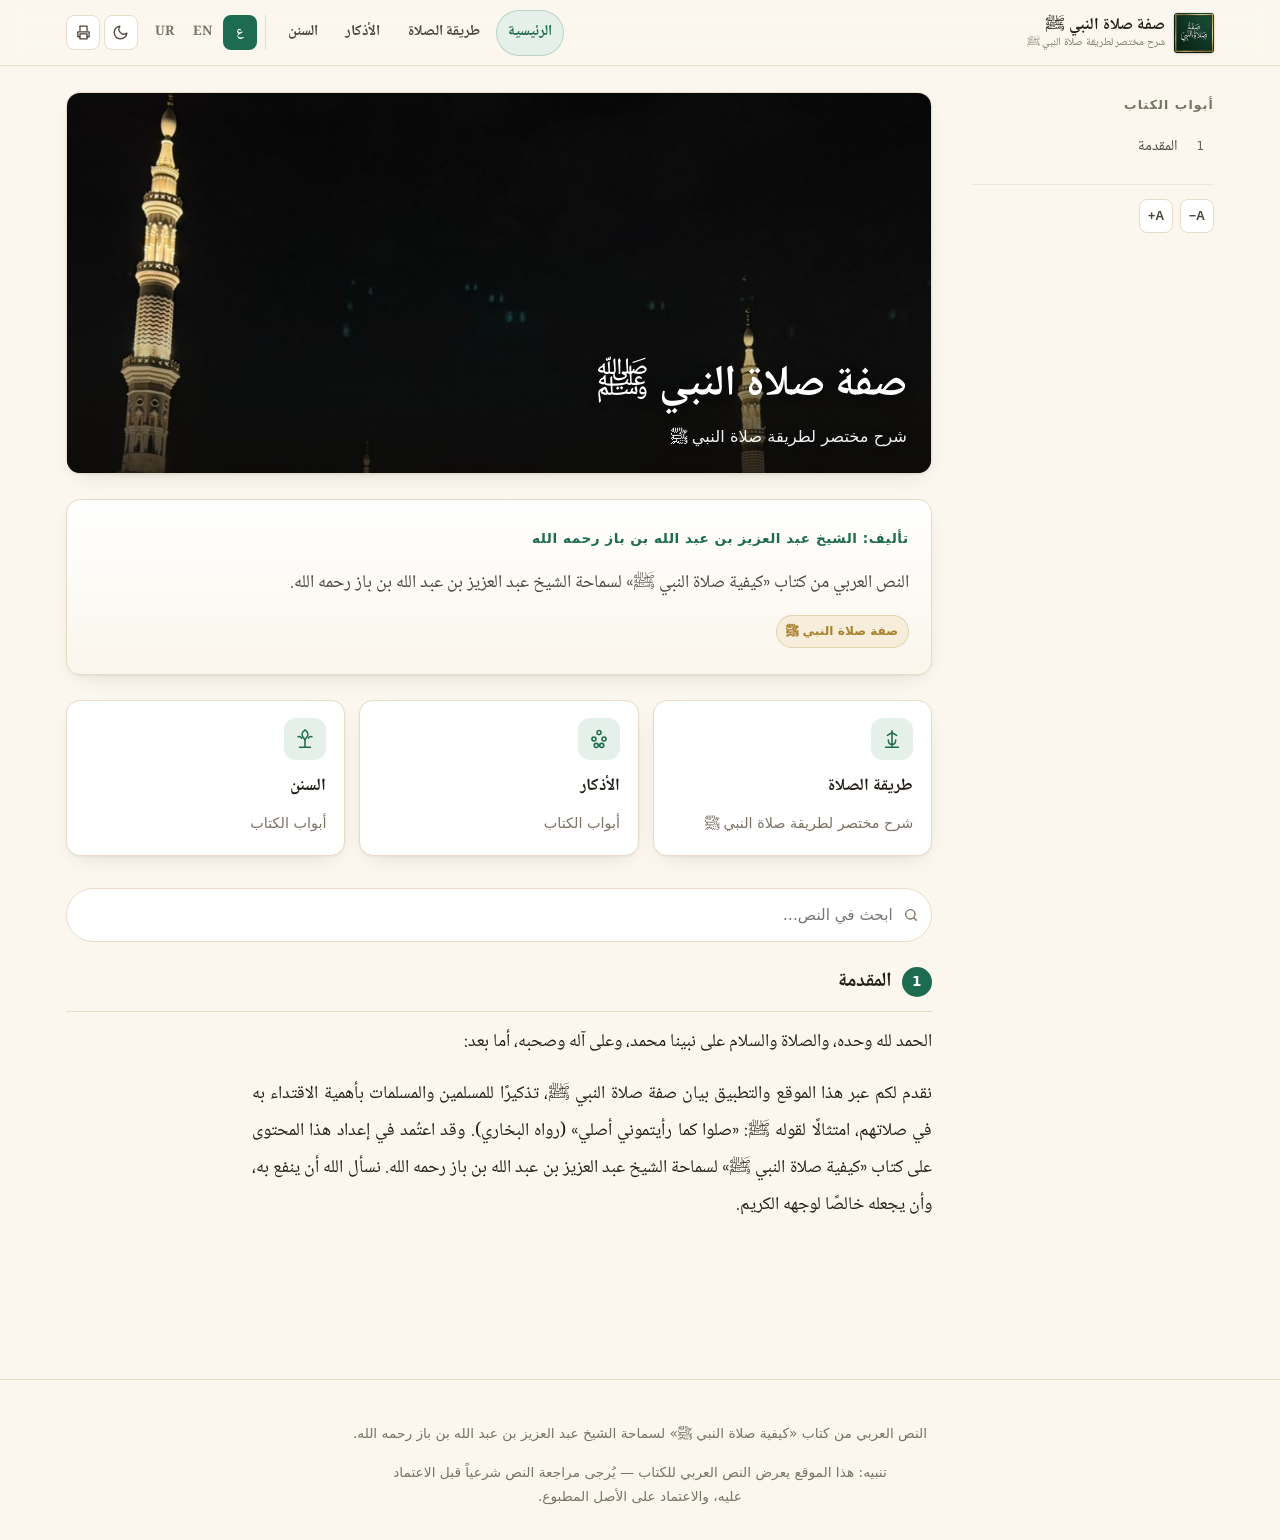
==== ar/index.html @ fb2a4b38 "Format istiftah formulas as points and add imam reminder (v2.0.0)" ====
<!DOCTYPE html>
<html lang="ar" dir="rtl" data-theme="light">
<head>
<meta charset="utf-8">
<meta name="viewport" content="width=device-width, initial-scale=1, viewport-fit=cover">
<meta name="color-scheme" content="light dark">
<title>صفة صلاة النبي ﷺ — مقدمة الكتاب</title>
<meta name="description" content="شرح مختصر لطريقة صلاة النبي ﷺ">
<link rel="canonical" href="https://anwar8900.github.io/sifat-salah-al-nabi/ar/">
<link rel="alternate" hreflang="ar" href="https://anwar8900.github.io/sifat-salah-al-nabi/ar/">
<link rel="alternate" hreflang="x-default" href="https://anwar8900.github.io/sifat-salah-al-nabi/">
<script>
(function(){try{var t=localStorage.getItem("salat.theme");if(t!=="dark"&&t!=="light"){t=(window.matchMedia&&window.matchMedia("(prefers-color-scheme: dark)").matches)?"dark":"light";}document.documentElement.setAttribute("data-theme",t);var s=parseFloat(localStorage.getItem("salat.scale"));if(s>=0.85&&s<=1.35)document.documentElement.style.setProperty("--scale",s);}catch(e){}})();
</script>
<link rel="stylesheet" href="../assets/css/fonts.css?v=2.0.0">
<link rel="stylesheet" href="../assets/css/style.css?v=2.0.0">
<link rel="manifest" href="../manifest.webmanifest">
<link rel="apple-touch-icon" sizes="180x180" href="../assets/img/apple-touch-icon.png">
<meta name="theme-color" content="#1D6B50">
<link rel="icon" type="image/png" sizes="32x32" href="../assets/img/icon-32.png">
<link rel="icon" type="image/png" sizes="192x192" href="../assets/img/icon-192.png">
</head>
<body data-msg-up="تكبير الخط" data-msg-down="تصغير الخط">
<a class="skip-link" href="#main">تخطَّ إلى المحتوى</a>
<header class="site-header">
  <div class="header-inner">
    <a class="brand" href="index.html"><span class="mark"><img src="../assets/img/logo-header.png" alt="" width="40" height="40" decoding="async"></span><span>صفة صلاة النبي ﷺ<small>شرح مختصر لطريقة صلاة النبي ﷺ</small></span></a>
    <nav class="nav" aria-label="التنقل الرئيسي">
      <a class="nav-link" href="index.html" aria-current="page">الرئيسية</a><a class="nav-link" href="salah.html">طريقة الصلاة</a><a class="nav-link" href="adhkar.html">الأذكار</a><a class="nav-link" href="sunan.html">السنن</a>
      <div class="lang-switch" role="group" aria-label="اللغة"><a href="../ar/index.html" data-lang="ar" aria-current="page">ع</a><a href="#" class="lang-soon" data-soon="سوف يتم في مرحلة قادمة" aria-disabled="true" title="سوف يتم في مرحلة قادمة">EN</a><a href="#" class="lang-soon" data-soon="سوف يتم في مرحلة قادمة" aria-disabled="true" title="سوف يتم في مرحلة قادمة">UR</a></div>
      <div class="tools">
        <button class="icon-btn" data-theme-toggle data-label-dark="الوضع الليلي" data-label-light="الوضع الفاتح" aria-label="الوضع الليلي"><svg viewBox="0 0 24 24" fill="none" stroke="currentColor" stroke-width="1.8" stroke-linecap="round" stroke-linejoin="round"><path d="M21 12.8A9 9 0 1 1 11.2 3a7 7 0 0 0 9.8 9.8z"/></svg></button>
        <button class="icon-btn" data-print aria-label="طباعة" title="طباعة"><svg viewBox="0 0 24 24" fill="none" stroke="currentColor" stroke-width="1.8" stroke-linecap="round" stroke-linejoin="round"><path d="M7 9V3h10v6"/><path d="M7 18H4v-7h16v7h-3"/><path d="M7 14h10v7H7z"/></svg></button>
      </div>
    </nav>
  </div>
</header>

<div class="layout">
  <aside class="side" aria-label="أبواب الكتاب">
    <h2>أبواب الكتاب</h2>
    <ol><li><a href="#intro"><span class="n">1</span><span>المقدمة</span></a></li></ol>
    <div class="side-tools">
      <button class="icon-btn" data-scale-down aria-label="تصغير الخط (A−)" title="تصغير الخط"><span class="lbl">A−</span></button>
      <button class="icon-btn" data-scale-up aria-label="تكبير الخط (A+)" title="تكبير الخط"><span class="lbl">A+</span></button>
    </div>
  </aside>

  <main id="main" tabindex="-1">
    <div class="banner">
  <img src="../assets/img/masjid-night.jpg" alt="المسجد النبوي الشريف ليلاً" width="1179" height="2321" fetchpriority="high" decoding="async">
  <div class="cap"><h1>صفة صلاة النبي ﷺ</h1><p>شرح مختصر لطريقة صلاة النبي ﷺ</p></div>
</div>
<header class="hero">
  <p class="eyebrow">تأليف: الشيخ عبد العزيز بن عبد الله بن باز رحمه الله</p>
  <p>النص العربي من كتاب «كيفية صلاة النبي ﷺ» لسماحة الشيخ عبد العزيز بن عبد الله بن باز رحمه الله.</p>
  <div class="meta"><span class="tag">صفة صلاة النبي ﷺ</span></div>
</header>
<div class="card-grid">
  <a class="card" href="salah.html"><span class="ic"><svg viewBox="0 0 24 24" fill="none" stroke="currentColor" stroke-width="1.7" stroke-linecap="round" stroke-linejoin="round"><path d="M12 3v18M7 8l5-3 5 3M8 13c0 3 1.6 5 4 5s4-2 4-5"/><path d="M5 21h14"/></svg></span><h3>طريقة الصلاة</h3><p>شرح مختصر لطريقة صلاة النبي ﷺ</p></a>
  <a class="card" href="adhkar.html"><span class="ic"><svg viewBox="0 0 24 24" fill="none" stroke="currentColor" stroke-width="1.7" stroke-linecap="round"><circle cx="12" cy="5" r="2.2"/><circle cx="6.5" cy="12" r="2.2"/><circle cx="17.5" cy="12" r="2.2"/><circle cx="9" cy="19" r="2.2"/><circle cx="15" cy="19" r="2.2"/></svg></span><h3>الأذكار</h3><p>أبواب الكتاب</p></a>
  <a class="card" href="sunan.html"><span class="ic"><svg viewBox="0 0 24 24" fill="none" stroke="currentColor" stroke-width="1.7" stroke-linecap="round" stroke-linejoin="round"><path d="M12 2c2.2 1.6 3.2 3.3 3.2 5.3S13.6 11 12 12.6C10.4 11 8.8 9.7 8.8 7.3S9.8 3.6 12 2z"/><path d="M12 12.6V21M6 21h12"/><path d="M4.5 9.5c1.6-.4 3 .2 3.8 1.6M19.5 9.5c-1.6-.4-3 .2-3.8 1.6"/></svg></span><h3>السنن</h3><p>أبواب الكتاب</p></a>
</div>
    <div class="search-box">
      <span><svg viewBox="0 0 24 24" fill="none" stroke="currentColor" stroke-width="2" stroke-linecap="round"><circle cx="11" cy="11" r="7"/><path d="m20 20-3.5-3.5"/></svg></span>
      <input id="q" type="search" placeholder="ابحث في النص…" aria-label="ابحث في النص…">
    </div>
    <p id="results-head" class="ref" role="status" aria-live="polite" data-hits-one="نتيجة" data-hits-many="نتائج" data-none="لا توجد نتائج"></p>
    <section class="chapter" id="intro"><h2><span class="step">1</span><span>المقدمة</span></h2><div class="prose"><p>الحمد لله وحده، والصلاة والسلام على نبينا محمد، وعلى آله وصحبه، أما بعد:</p><p>نقدم لكم عبر هذا الموقع والتطبيق بيان صفة صلاة النبي ﷺ، تذكيرًا للمسلمين والمسلمات بأهمية الاقتداء به في صلاتهم، امتثالًا لقوله ﷺ: «صلوا كما رأيتموني أصلي» (رواه البخاري). وقد اعتُمد في إعداد هذا المحتوى على كتاب «كيفية صلاة النبي ﷺ» لسماحة الشيخ عبد العزيز بن عبد الله بن باز رحمه الله. نسأل الله أن ينفع به، وأن يجعله خالصًا لوجهه الكريم.</p></div></section>
  </main>
</div>

<div class="backdrop" id="backdrop"></div>
<div class="mobile-index" id="mobile-index" aria-label="فهرس الأبواب">
  <div class="drawer-head">
    <h2 id="drawer-title">فهرس الأبواب</h2>
    <button class="icon-btn" data-drawer-close aria-label="إغلاق" title="إغلاق"><svg viewBox="0 0 24 24" fill="none" stroke="currentColor" stroke-width="2" stroke-linecap="round"><path d="M6 6l12 12M18 6L6 18"/></svg></button>
  </div>
  <ol><li><a href="#intro"><span class="n">1</span><span>المقدمة</span></a></li></ol>
  <div class="side-tools">
    <button class="icon-btn" data-scale-down aria-label="تصغير الخط (A−)" title="تصغير الخط"><span class="lbl">A−</span></button>
    <button class="icon-btn" data-scale-up aria-label="تكبير الخط (A+)" title="تكبير الخط"><span class="lbl">A+</span></button>
    <button class="icon-btn" data-print aria-label="طباعة" title="طباعة"><svg viewBox="0 0 24 24" fill="none" stroke="currentColor" stroke-width="1.8" stroke-linecap="round" stroke-linejoin="round"><path d="M7 9V3h10v6"/><path d="M7 18H4v-7h16v7h-3"/><path d="M7 14h10v7H7z"/></svg></button>
  </div>
</div>

<nav class="mobile-bar" aria-label="التنقل الرئيسي">
  <a href="index.html" aria-current="page"><svg viewBox="0 0 24 24" fill="none" stroke="currentColor" stroke-width="1.8" stroke-linecap="round" stroke-linejoin="round"><path d="M3 10.5 12 3l9 7.5"/><path d="M5.5 9.5V20h13V9.5"/><path d="M9.5 20v-6h5v6"/></svg><span>الرئيسية</span></a>
  <a href="salah.html" ><svg viewBox="0 0 24 24" fill="none" stroke="currentColor" stroke-width="1.7" stroke-linecap="round" stroke-linejoin="round"><path d="M12 3v18M7 8l5-3 5 3M8 13c0 3 1.6 5 4 5s4-2 4-5"/><path d="M5 21h14"/></svg><span>طريقة الصلاة</span></a>
  <a href="adhkar.html" ><svg viewBox="0 0 24 24" fill="none" stroke="currentColor" stroke-width="1.7" stroke-linecap="round"><circle cx="12" cy="5" r="2.2"/><circle cx="6.5" cy="12" r="2.2"/><circle cx="17.5" cy="12" r="2.2"/><circle cx="9" cy="19" r="2.2"/><circle cx="15" cy="19" r="2.2"/></svg><span>الأذكار</span></a>
  <a href="sunan.html" ><svg viewBox="0 0 24 24" fill="none" stroke="currentColor" stroke-width="1.7" stroke-linecap="round" stroke-linejoin="round"><path d="M12 2c2.2 1.6 3.2 3.3 3.2 5.3S13.6 11 12 12.6C10.4 11 8.8 9.7 8.8 7.3S9.8 3.6 12 2z"/><path d="M12 12.6V21M6 21h12"/><path d="M4.5 9.5c1.6-.4 3 .2 3.8 1.6M19.5 9.5c-1.6-.4-3 .2-3.8 1.6"/></svg><span>السنن</span></a>
  <button class="icon-btn" data-drawer-toggle aria-label="أبواب الكتاب" aria-expanded="false" aria-controls="mobile-index" style="border:0;background:transparent"><svg viewBox="0 0 24 24" fill="none" stroke="currentColor" stroke-width="2" stroke-linecap="round"><path d="M4 6h16M4 12h16M4 18h16"/></svg></button>
</nav>

<footer class="site-footer">
  <p>النص العربي من كتاب «كيفية صلاة النبي ﷺ» لسماحة الشيخ عبد العزيز بن عبد الله بن باز رحمه الله.</p>
  <p class="disclaimer">تنبيه: هذا الموقع يعرض النص العربي للكتاب — يُرجى مراجعة النص شرعياً قبل الاعتماد عليه، والاعتماد على الأصل المطبوع.</p>
</footer>

<div class="toast" id="toast" role="status" aria-live="polite"></div>
<script src="../assets/js/app.js?v=2.0.0"></script>
<script>
if ("serviceWorker" in navigator) {
  window.addEventListener("load", function () {
    navigator.serviceWorker.register("../sw.js").catch(function () {});
  });
}
</script>
</body>
</html>
---- assets/css/fonts.css ----
/* Self-hosted fonts (Google Fonts, OFL). Amiri, Noto Nastaliq Urdu, Source Serif 4 */
/* arabic */
@font-face {
  font-family: 'Amiri';
  font-style: normal;
  font-weight: 400;
  font-display: swap;
  src: url(../fonts/f1.woff2) format('woff2');
  unicode-range: U+0600-06FF, U+0750-077F, U+0870-0891, U+0897-08E1, U+08E3-08FF, U+200C-200E, U+2010-2011, U+204F, U+2E41, U+FB50-FDFF, U+FE70-FE74, U+FE76-FEFC, U+102E0-102FB, U+10E60-10E7E, U+10EC2-10EC7, U+10EC9-10EEE, U+10EF0-10EFF, U+1EE00-1EE03, U+1EE05-1EE1F, U+1EE21-1EE22, U+1EE24, U+1EE27, U+1EE29-1EE32, U+1EE34-1EE37, U+1EE39, U+1EE3B, U+1EE42, U+1EE47, U+1EE49, U+1EE4B, U+1EE4D-1EE4F, U+1EE51-1EE52, U+1EE54, U+1EE57, U+1EE59, U+1EE5B, U+1EE5D, U+1EE5F, U+1EE61-1EE62, U+1EE64, U+1EE67-1EE6A, U+1EE6C-1EE72, U+1EE74-1EE77, U+1EE79-1EE7C, U+1EE7E, U+1EE80-1EE89, U+1EE8B-1EE9B, U+1EEA1-1EEA3, U+1EEA5-1EEA9, U+1EEAB-1EEBB, U+1EEF0-1EEF1;
}
/* latin-ext */
@font-face {
  font-family: 'Amiri';
  font-style: normal;
  font-weight: 400;
  font-display: swap;
  src: url(../fonts/f2.woff2) format('woff2');
  unicode-range: U+0100-02BA, U+02BD-02C5, U+02C7-02CC, U+02CE-02D7, U+02DD-02FF, U+0304, U+0308, U+0329, U+1D00-1DBF, U+1E00-1E9F, U+1EF2-1EFF, U+2020, U+20A0-20AB, U+20AD-20C4, U+2113, U+2C60-2C7F, U+A720-A7FF;
}
/* latin */
@font-face {
  font-family: 'Amiri';
  font-style: normal;
  font-weight: 400;
  font-display: swap;
  src: url(../fonts/f3.woff2) format('woff2');
  unicode-range: U+0000-00FF, U+0131, U+0152-0153, U+02BB-02BC, U+02C6, U+02DA, U+02DC, U+0304, U+0308, U+0329, U+2000-206F, U+20AC, U+2122, U+2191, U+2193, U+2212, U+2215, U+FEFF, U+FFFD;
}
/* arabic */
@font-face {
  font-family: 'Amiri';
  font-style: normal;
  font-weight: 700;
  font-display: swap;
  src: url(../fonts/f4.woff2) format('woff2');
  unicode-range: U+0600-06FF, U+0750-077F, U+0870-0891, U+0897-08E1, U+08E3-08FF, U+200C-200E, U+2010-2011, U+204F, U+2E41, U+FB50-FDFF, U+FE70-FE74, U+FE76-FEFC, U+102E0-102FB, U+10E60-10E7E, U+10EC2-10EC7, U+10EC9-10EEE, U+10EF0-10EFF, U+1EE00-1EE03, U+1EE05-1EE1F, U+1EE21-1EE22, U+1EE24, U+1EE27, U+1EE29-1EE32, U+1EE34-1EE37, U+1EE39, U+1EE3B, U+1EE42, U+1EE47, U+1EE49, U+1EE4B, U+1EE4D-1EE4F, U+1EE51-1EE52, U+1EE54, U+1EE57, U+1EE59, U+1EE5B, U+1EE5D, U+1EE5F, U+1EE61-1EE62, U+1EE64, U+1EE67-1EE6A, U+1EE6C-1EE72, U+1EE74-1EE77, U+1EE79-1EE7C, U+1EE7E, U+1EE80-1EE89, U+1EE8B-1EE9B, U+1EEA1-1EEA3, U+1EEA5-1EEA9, U+1EEAB-1EEBB, U+1EEF0-1EEF1;
}
/* latin-ext */
@font-face {
  font-family: 'Amiri';
  font-style: normal;
  font-weight: 700;
  font-display: swap;
  src: url(../fonts/f5.woff2) format('woff2');
  unicode-range: U+0100-02BA, U+02BD-02C5, U+02C7-02CC, U+02CE-02D7, U+02DD-02FF, U+0304, U+0308, U+0329, U+1D00-1DBF, U+1E00-1E9F, U+1EF2-1EFF, U+2020, U+20A0-20AB, U+20AD-20C4, U+2113, U+2C60-2C7F, U+A720-A7FF;
}
/* latin */
@font-face {
  font-family: 'Amiri';
  font-style: normal;
  font-weight: 700;
  font-display: swap;
  src: url(../fonts/f6.woff2) format('woff2');
  unicode-range: U+0000-00FF, U+0131, U+0152-0153, U+02BB-02BC, U+02C6, U+02DA, U+02DC, U+0304, U+0308, U+0329, U+2000-206F, U+20AC, U+2122, U+2191, U+2193, U+2212, U+2215, U+FEFF, U+FFFD;
}
/* arabic */
@font-face {
  font-family: 'Noto Nastaliq Urdu';
  font-style: normal;
  font-weight: 400;
  font-display: swap;
  src: url(../fonts/f7.woff2) format('woff2');
  unicode-range: U+0600-06FF, U+0750-077F, U+0870-0891, U+0897-08E1, U+08E3-08FF, U+200C-200E, U+2010-2011, U+204F, U+2E41, U+FB50-FDFF, U+FE70-FE74, U+FE76-FEFC, U+102E0-102FB, U+10E60-10E7E, U+10EC2-10EC7, U+10EC9-10EEE, U+10EF0-10EFF, U+1EE00-1EE03, U+1EE05-1EE1F, U+1EE21-1EE22, U+1EE24, U+1EE27, U+1EE29-1EE32, U+1EE34-1EE37, U+1EE39, U+1EE3B, U+1EE42, U+1EE47, U+1EE49, U+1EE4B, U+1EE4D-1EE4F, U+1EE51-1EE52, U+1EE54, U+1EE57, U+1EE59, U+1EE5B, U+1EE5D, U+1EE5F, U+1EE61-1EE62, U+1EE64, U+1EE67-1EE6A, U+1EE6C-1EE72, U+1EE74-1EE77, U+1EE79-1EE7C, U+1EE7E, U+1EE80-1EE89, U+1EE8B-1EE9B, U+1EEA1-1EEA3, U+1EEA5-1EEA9, U+1EEAB-1EEBB, U+1EEF0-1EEF1;
}
/* latin-ext */
@font-face {
  font-family: 'Noto Nastaliq Urdu';
  font-style: normal;
  font-weight: 400;
  font-display: swap;
  src: url(../fonts/f8.woff2) format('woff2');
  unicode-range: U+0100-02BA, U+02BD-02C5, U+02C7-02CC, U+02CE-02D7, U+02DD-02FF, U+0304, U+0308, U+0329, U+1D00-1DBF, U+1E00-1E9F, U+1EF2-1EFF, U+2020, U+20A0-20AB, U+20AD-20C4, U+2113, U+2C60-2C7F, U+A720-A7FF;
}
/* latin */
@font-face {
  font-family: 'Noto Nastaliq Urdu';
  font-style: normal;
  font-weight: 400;
  font-display: swap;
  src: url(../fonts/f9.woff2) format('woff2');
  unicode-range: U+0000-00FF, U+0131, U+0152-0153, U+02BB-02BC, U+02C6, U+02DA, U+02DC, U+0304, U+0308, U+0329, U+2000-206F, U+20AC, U+2122, U+2191, U+2193, U+2212, U+2215, U+FEFF, U+FFFD;
}
/* arabic */
@font-face {
  font-family: 'Noto Nastaliq Urdu';
  font-style: normal;
  font-weight: 700;
  font-display: swap;
  src: url(../fonts/f7.woff2) format('woff2');
  unicode-range: U+0600-06FF, U+0750-077F, U+0870-0891, U+0897-08E1, U+08E3-08FF, U+200C-200E, U+2010-2011, U+204F, U+2E41, U+FB50-FDFF, U+FE70-FE74, U+FE76-FEFC, U+102E0-102FB, U+10E60-10E7E, U+10EC2-10EC7, U+10EC9-10EEE, U+10EF0-10EFF, U+1EE00-1EE03, U+1EE05-1EE1F, U+1EE21-1EE22, U+1EE24, U+1EE27, U+1EE29-1EE32, U+1EE34-1EE37, U+1EE39, U+1EE3B, U+1EE42, U+1EE47, U+1EE49, U+1EE4B, U+1EE4D-1EE4F, U+1EE51-1EE52, U+1EE54, U+1EE57, U+1EE59, U+1EE5B, U+1EE5D, U+1EE5F, U+1EE61-1EE62, U+1EE64, U+1EE67-1EE6A, U+1EE6C-1EE72, U+1EE74-1EE77, U+1EE79-1EE7C, U+1EE7E, U+1EE80-1EE89, U+1EE8B-1EE9B, U+1EEA1-1EEA3, U+1EEA5-1EEA9, U+1EEAB-1EEBB, U+1EEF0-1EEF1;
}
/* latin-ext */
@font-face {
  font-family: 'Noto Nastaliq Urdu';
  font-style: normal;
  font-weight: 700;
  font-display: swap;
  src: url(../fonts/f8.woff2) format('woff2');
  unicode-range: U+0100-02BA, U+02BD-02C5, U+02C7-02CC, U+02CE-02D7, U+02DD-02FF, U+0304, U+0308, U+0329, U+1D00-1DBF, U+1E00-1E9F, U+1EF2-1EFF, U+2020, U+20A0-20AB, U+20AD-20C4, U+2113, U+2C60-2C7F, U+A720-A7FF;
}
/* latin */
@font-face {
  font-family: 'Noto Nastaliq Urdu';
  font-style: normal;
  font-weight: 700;
  font-display: swap;
  src: url(../fonts/f9.woff2) format('woff2');
  unicode-range: U+0000-00FF, U+0131, U+0152-0153, U+02BB-02BC, U+02C6, U+02DA, U+02DC, U+0304, U+0308, U+0329, U+2000-206F, U+20AC, U+2122, U+2191, U+2193, U+2212, U+2215, U+FEFF, U+FFFD;
}
/* cyrillic-ext */
@font-face {
  font-family: 'Source Serif 4';
  font-style: normal;
  font-weight: 400;
  font-display: swap;
  src: url(../fonts/f13.woff2) format('woff2');
  unicode-range: U+0460-052F, U+1C80-1C8A, U+20B4, U+2DE0-2DFF, U+A640-A69F, U+FE2E-FE2F;
}
/* cyrillic */
@font-face {
  font-family: 'Source Serif 4';
  font-style: normal;
  font-weight: 400;
  font-display: swap;
  src: url(../fonts/f14.woff2) format('woff2');
  unicode-range: U+0301, U+0400-045F, U+0490-0491, U+04B0-04B1, U+2116;
}
/* greek */
@font-face {
  font-family: 'Source Serif 4';
  font-style: normal;
  font-weight: 400;
  font-display: swap;
  src: url(../fonts/f15.woff2) format('woff2');
  unicode-range: U+0370-0377, U+037A-037F, U+0384-038A, U+038C, U+038E-03A1, U+03A3-03FF;
}
/* vietnamese */
@font-face {
  font-family: 'Source Serif 4';
  font-style: normal;
  font-weight: 400;
  font-display: swap;
  src: url(../fonts/f16.woff2) format('woff2');
  unicode-range: U+0102-0103, U+0110-0111, U+0128-0129, U+0168-0169, U+01A0-01A1, U+01AF-01B0, U+0300-0301, U+0303-0304, U+0308-0309, U+0323, U+0329, U+1EA0-1EF9, U+20AB;
}
/* latin-ext */
@font-face {
  font-family: 'Source Serif 4';
  font-style: normal;
  font-weight: 400;
  font-display: swap;
  src: url(../fonts/f17.woff2) format('woff2');
  unicode-range: U+0100-02BA, U+02BD-02C5, U+02C7-02CC, U+02CE-02D7, U+02DD-02FF, U+0304, U+0308, U+0329, U+1D00-1DBF, U+1E00-1E9F, U+1EF2-1EFF, U+2020, U+20A0-20AB, U+20AD-20C4, U+2113, U+2C60-2C7F, U+A720-A7FF;
}
/* latin */
@font-face {
  font-family: 'Source Serif 4';
  font-style: normal;
  font-weight: 400;
  font-display: swap;
  src: url(../fonts/f18.woff2) format('woff2');
  unicode-range: U+0000-00FF, U+0131, U+0152-0153, U+02BB-02BC, U+02C6, U+02DA, U+02DC, U+0304, U+0308, U+0329, U+2000-206F, U+20AC, U+2122, U+2191, U+2193, U+2212, U+2215, U+FEFF, U+FFFD;
}
/* cyrillic-ext */
@font-face {
  font-family: 'Source Serif 4';
  font-style: normal;
  font-weight: 600;
  font-display: swap;
  src: url(../fonts/f13.woff2) format('woff2');
  unicode-range: U+0460-052F, U+1C80-1C8A, U+20B4, U+2DE0-2DFF, U+A640-A69F, U+FE2E-FE2F;
}
/* cyrillic */
@font-face {
  font-family: 'Source Serif 4';
  font-style: normal;
  font-weight: 600;
  font-display: swap;
  src: url(../fonts/f14.woff2) format('woff2');
  unicode-range: U+0301, U+0400-045F, U+0490-0491, U+04B0-04B1, U+2116;
}
/* greek */
@font-face {
  font-family: 'Source Serif 4';
  font-style: normal;
  font-weight: 600;
  font-display: swap;
  src: url(../fonts/f15.woff2) format('woff2');
  unicode-range: U+0370-0377, U+037A-037F, U+0384-038A, U+038C, U+038E-03A1, U+03A3-03FF;
}
/* vietnamese */
@font-face {
  font-family: 'Source Serif 4';
  font-style: normal;
  font-weight: 600;
  font-display: swap;
  src: url(../fonts/f16.woff2) format('woff2');
  unicode-range: U+0102-0103, U+0110-0111, U+0128-0129, U+0168-0169, U+01A0-01A1, U+01AF-01B0, U+0300-0301, U+0303-0304, U+0308-0309, U+0323, U+0329, U+1EA0-1EF9, U+20AB;
}
/* latin-ext */
@font-face {
  font-family: 'Source Serif 4';
  font-style: normal;
  font-weight: 600;
  font-display: swap;
  src: url(../fonts/f17.woff2) format('woff2');
  unicode-range: U+0100-02BA, U+02BD-02C5, U+02C7-02CC, U+02CE-02D7, U+02DD-02FF, U+0304, U+0308, U+0329, U+1D00-1DBF, U+1E00-1E9F, U+1EF2-1EFF, U+2020, U+20A0-20AB, U+20AD-20C4, U+2113, U+2C60-2C7F, U+A720-A7FF;
}
/* latin */
@font-face {
  font-family: 'Source Serif 4';
  font-style: normal;
  font-weight: 600;
  font-display: swap;
  src: url(../fonts/f18.woff2) format('woff2');
  unicode-range: U+0000-00FF, U+0131, U+0152-0153, U+02BB-02BC, U+02C6, U+02DA, U+02DC, U+0304, U+0308, U+0329, U+2000-206F, U+20AC, U+2122, U+2191, U+2193, U+2212, U+2215, U+FEFF, U+FFFD;
}
/* cyrillic-ext */
@font-face {
  font-family: 'Source Serif 4';
  font-style: normal;
  font-weight: 700;
  font-display: swap;
  src: url(../fonts/f13.woff2) format('woff2');
  unicode-range: U+0460-052F, U+1C80-1C8A, U+20B4, U+2DE0-2DFF, U+A640-A69F, U+FE2E-FE2F;
}
/* cyrillic */
@font-face {
  font-family: 'Source Serif 4';
  font-style: normal;
  font-weight: 700;
  font-display: swap;
  src: url(../fonts/f14.woff2) format('woff2');
  unicode-range: U+0301, U+0400-045F, U+0490-0491, U+04B0-04B1, U+2116;
}
/* greek */
@font-face {
  font-family: 'Source Serif 4';
  font-style: normal;
  font-weight: 700;
  font-display: swap;
  src: url(../fonts/f15.woff2) format('woff2');
  unicode-range: U+0370-0377, U+037A-037F, U+0384-038A, U+038C, U+038E-03A1, U+03A3-03FF;
}
/* vietnamese */
@font-face {
  font-family: 'Source Serif 4';
  font-style: normal;
  font-weight: 700;
  font-display: swap;
  src: url(../fonts/f16.woff2) format('woff2');
  unicode-range: U+0102-0103, U+0110-0111, U+0128-0129, U+0168-0169, U+01A0-01A1, U+01AF-01B0, U+0300-0301, U+0303-0304, U+0308-0309, U+0323, U+0329, U+1EA0-1EF9, U+20AB;
}
/* latin-ext */
@font-face {
  font-family: 'Source Serif 4';
  font-style: normal;
  font-weight: 700;
  font-display: swap;
  src: url(../fonts/f17.woff2) format('woff2');
  unicode-range: U+0100-02BA, U+02BD-02C5, U+02C7-02CC, U+02CE-02D7, U+02DD-02FF, U+0304, U+0308, U+0329, U+1D00-1DBF, U+1E00-1E9F, U+1EF2-1EFF, U+2020, U+20A0-20AB, U+20AD-20C4, U+2113, U+2C60-2C7F, U+A720-A7FF;
}
/* latin */
@font-face {
  font-family: 'Source Serif 4';
  font-style: normal;
  font-weight: 700;
  font-display: swap;
  src: url(../fonts/f18.woff2) format('woff2');
  unicode-range: U+0000-00FF, U+0131, U+0152-0153, U+02BB-02BC, U+02C6, U+02DA, U+02DC, U+0304, U+0308, U+0329, U+2000-206F, U+20AC, U+2122, U+2191, U+2193, U+2212, U+2215, U+FEFF, U+FFFD;
}

/* Noto Naskh Arabic */
/* arabic */
@font-face {
  font-family: 'Noto Naskh Arabic';
  font-style: normal;
  font-weight: 400;
  font-display: swap;
  src: url(../fonts/naskh1.woff2) format('woff2');
  unicode-range: U+0600-06FF, U+0750-077F, U+0870-0891, U+0897-08E1, U+08E3-08FF, U+200C-200E, U+2010-2011, U+204F, U+2E41, U+FB50-FDFF, U+FE70-FE74, U+FE76-FEFC, U+102E0-102FB, U+10E60-10E7E, U+10EC2-10EC7, U+10EC9-10EEE, U+10EF0-10EFF, U+1EE00-1EE03, U+1EE05-1EE1F, U+1EE21-1EE22, U+1EE24, U+1EE27, U+1EE29-1EE32, U+1EE34-1EE37, U+1EE39, U+1EE3B, U+1EE42, U+1EE47, U+1EE49, U+1EE4B, U+1EE4D-1EE4F, U+1EE51-1EE52, U+1EE54, U+1EE57, U+1EE59, U+1EE5B, U+1EE5D, U+1EE5F, U+1EE61-1EE62, U+1EE64, U+1EE67-1EE6A, U+1EE6C-1EE72, U+1EE74-1EE77, U+1EE79-1EE7C, U+1EE7E, U+1EE80-1EE89, U+1EE8B-1EE9B, U+1EEA1-1EEA3, U+1EEA5-1EEA9, U+1EEAB-1EEBB, U+1EEF0-1EEF1;
}
/* math */
@font-face {
  font-family: 'Noto Naskh Arabic';
  font-style: normal;
  font-weight: 400;
  font-display: swap;
  src: url(../fonts/naskh2.woff2) format('woff2');
  unicode-range: U+0302-0303, U+0305, U+0307-0308, U+0310, U+0312, U+0315, U+031A, U+0326-0327, U+032C, U+032F-0330, U+0332-0333, U+0338, U+033A, U+0346, U+034D, U+0391-03A1, U+03A3-03A9, U+03B1-03C9, U+03D1, U+03D5-03D6, U+03F0-03F1, U+03F4-03F5, U+2016-2017, U+2034-2038, U+203C, U+2040, U+2043, U+2047, U+2050, U+2057, U+205F, U+2070-2071, U+2074-209F, U+20D0-20DC, U+20E1, U+20E5-20EF, U+2100-2112, U+2114-2115, U+2117-2121, U+2123-214F, U+2190, U+2192, U+2194-21AE, U+21B0-21E5, U+21F1-21F2, U+21F4-2211, U+2213-2214, U+2216-22FF, U+2308-230B, U+2310, U+2319, U+231C-2321, U+2336-237A, U+237C, U+2395, U+239B-23B7, U+23D0, U+23DC-23E1, U+2474-2475, U+25AF, U+25B3, U+25B7, U+25BD, U+25C1, U+25CA, U+25CC, U+25FB, U+266D-266F, U+27C0-27FF, U+2900-2AFF, U+2B0E-2B11, U+2B30-2B4C, U+2BFE, U+3030, U+FF5B, U+FF5D, U+1D400-1D7FF, U+1EE00-1EEFF;
}
/* symbols */
@font-face {
  font-family: 'Noto Naskh Arabic';
  font-style: normal;
  font-weight: 400;
  font-display: swap;
  src: url(../fonts/naskh3.woff2) format('woff2');
  unicode-range: U+0001-000C, U+000E-001F, U+007F-009F, U+20DD-20E0, U+20E2-20E4, U+2150-218F, U+2190, U+2192, U+2194-2199, U+21AF, U+21E6-21F0, U+21F3, U+2218-2219, U+2299, U+22C4-22C6, U+2300-243F, U+2440-244A, U+2460-24FF, U+25A0-27BF, U+2800-28FF, U+2921-2922, U+2981, U+29BF, U+29EB, U+2B00-2BFF, U+4DC0-4DFF, U+FFF9-FFFB, U+10140-1018E, U+10190-1019C, U+101A0, U+101D0-101FD, U+102E0-102FB, U+10E60-10E7E, U+1D2C0-1D2D3, U+1D2E0-1D37F, U+1F000-1F0FF, U+1F100-1F1AE, U+1F1E6-1F1FF, U+1F30D-1F30F, U+1F315, U+1F31C, U+1F31E, U+1F320-1F32C, U+1F336, U+1F378, U+1F37D, U+1F382, U+1F393-1F39F, U+1F3A7-1F3A8, U+1F3AC-1F3AF, U+1F3C2, U+1F3C4-1F3C6, U+1F3CA-1F3CE, U+1F3D4-1F3E0, U+1F3ED, U+1F3F1-1F3F3, U+1F3F5-1F3F7, U+1F408, U+1F415, U+1F41F, U+1F426, U+1F43F, U+1F441-1F442, U+1F444, U+1F446-1F449, U+1F44C-1F44E, U+1F453, U+1F46A, U+1F47D, U+1F4A3, U+1F4B0, U+1F4B3, U+1F4B9, U+1F4BB, U+1F4BF, U+1F4C8-1F4CB, U+1F4D6, U+1F4DA, U+1F4DF, U+1F4E3-1F4E6, U+1F4EA-1F4ED, U+1F4F7, U+1F4F9-1F4FB, U+1F4FD-1F4FE, U+1F503, U+1F507-1F50B, U+1F50D, U+1F512-1F513, U+1F53E-1F54A, U+1F54F-1F5FA, U+1F610, U+1F650-1F67F, U+1F687, U+1F68D, U+1F691, U+1F694, U+1F698, U+1F6AD, U+1F6B2, U+1F6B9-1F6BA, U+1F6BC, U+1F6C6-1F6CF, U+1F6D3-1F6D7, U+1F6E0-1F6EA, U+1F6F0-1F6F3, U+1F6F7-1F6FC, U+1F700-1F80B, U+1F810-1F847, U+1F850-1F859, U+1F860-1F887, U+1F890-1F8AD, U+1F8B0-1F8BB, U+1F8C0-1F8C1, U+1F8D0-1F8D8, U+1F900-1F90B, U+1F93B, U+1F946, U+1F984, U+1F996, U+1F9E9, U+1FA00-1FA6F, U+1FA70-1FA7C, U+1FA80-1FAC6, U+1FAC8, U+1FACC-1FADD, U+1FADF-1FAEB, U+1FAEF-1FAFA, U+1FB00-1FBFF;
}
/* latin-ext */
@font-face {
  font-family: 'Noto Naskh Arabic';
  font-style: normal;
  font-weight: 400;
  font-display: swap;
  src: url(../fonts/naskh4.woff2) format('woff2');
  unicode-range: U+0100-02BA, U+02BD-02C5, U+02C7-02CC, U+02CE-02D7, U+02DD-02FF, U+0304, U+0308, U+0329, U+1D00-1DBF, U+1E00-1E9F, U+1EF2-1EFF, U+2020, U+20A0-20AB, U+20AD-20C4, U+2113, U+2C60-2C7F, U+A720-A7FF;
}
/* latin */
@font-face {
  font-family: 'Noto Naskh Arabic';
  font-style: normal;
  font-weight: 400;
  font-display: swap;
  src: url(../fonts/naskh5.woff2) format('woff2');
  unicode-range: U+0000-00FF, U+0131, U+0152-0153, U+02BB-02BC, U+02C6, U+02DA, U+02DC, U+0304, U+0308, U+0329, U+2000-206F, U+20AC, U+2122, U+2191, U+2193, U+2212, U+2215, U+FEFF, U+FFFD;
}
/* arabic */
@font-face {
  font-family: 'Noto Naskh Arabic';
  font-style: normal;
  font-weight: 700;
  font-display: swap;
  src: url(../fonts/naskh1.woff2) format('woff2');
  unicode-range: U+0600-06FF, U+0750-077F, U+0870-0891, U+0897-08E1, U+08E3-08FF, U+200C-200E, U+2010-2011, U+204F, U+2E41, U+FB50-FDFF, U+FE70-FE74, U+FE76-FEFC, U+102E0-102FB, U+10E60-10E7E, U+10EC2-10EC7, U+10EC9-10EEE, U+10EF0-10EFF, U+1EE00-1EE03, U+1EE05-1EE1F, U+1EE21-1EE22, U+1EE24, U+1EE27, U+1EE29-1EE32, U+1EE34-1EE37, U+1EE39, U+1EE3B, U+1EE42, U+1EE47, U+1EE49, U+1EE4B, U+1EE4D-1EE4F, U+1EE51-1EE52, U+1EE54, U+1EE57, U+1EE59, U+1EE5B, U+1EE5D, U+1EE5F, U+1EE61-1EE62, U+1EE64, U+1EE67-1EE6A, U+1EE6C-1EE72, U+1EE74-1EE77, U+1EE79-1EE7C, U+1EE7E, U+1EE80-1EE89, U+1EE8B-1EE9B, U+1EEA1-1EEA3, U+1EEA5-1EEA9, U+1EEAB-1EEBB, U+1EEF0-1EEF1;
}
/* math */
@font-face {
  font-family: 'Noto Naskh Arabic';
  font-style: normal;
  font-weight: 700;
  font-display: swap;
  src: url(../fonts/naskh2.woff2) format('woff2');
  unicode-range: U+0302-0303, U+0305, U+0307-0308, U+0310, U+0312, U+0315, U+031A, U+0326-0327, U+032C, U+032F-0330, U+0332-0333, U+0338, U+033A, U+0346, U+034D, U+0391-03A1, U+03A3-03A9, U+03B1-03C9, U+03D1, U+03D5-03D6, U+03F0-03F1, U+03F4-03F5, U+2016-2017, U+2034-2038, U+203C, U+2040, U+2043, U+2047, U+2050, U+2057, U+205F, U+2070-2071, U+2074-209F, U+20D0-20DC, U+20E1, U+20E5-20EF, U+2100-2112, U+2114-2115, U+2117-2121, U+2123-214F, U+2190, U+2192, U+2194-21AE, U+21B0-21E5, U+21F1-21F2, U+21F4-2211, U+2213-2214, U+2216-22FF, U+2308-230B, U+2310, U+2319, U+231C-2321, U+2336-237A, U+237C, U+2395, U+239B-23B7, U+23D0, U+23DC-23E1, U+2474-2475, U+25AF, U+25B3, U+25B7, U+25BD, U+25C1, U+25CA, U+25CC, U+25FB, U+266D-266F, U+27C0-27FF, U+2900-2AFF, U+2B0E-2B11, U+2B30-2B4C, U+2BFE, U+3030, U+FF5B, U+FF5D, U+1D400-1D7FF, U+1EE00-1EEFF;
}
/* symbols */
@font-face {
  font-family: 'Noto Naskh Arabic';
  font-style: normal;
  font-weight: 700;
  font-display: swap;
  src: url(../fonts/naskh3.woff2) format('woff2');
  unicode-range: U+0001-000C, U+000E-001F, U+007F-009F, U+20DD-20E0, U+20E2-20E4, U+2150-218F, U+2190, U+2192, U+2194-2199, U+21AF, U+21E6-21F0, U+21F3, U+2218-2219, U+2299, U+22C4-22C6, U+2300-243F, U+2440-244A, U+2460-24FF, U+25A0-27BF, U+2800-28FF, U+2921-2922, U+2981, U+29BF, U+29EB, U+2B00-2BFF, U+4DC0-4DFF, U+FFF9-FFFB, U+10140-1018E, U+10190-1019C, U+101A0, U+101D0-101FD, U+102E0-102FB, U+10E60-10E7E, U+1D2C0-1D2D3, U+1D2E0-1D37F, U+1F000-1F0FF, U+1F100-1F1AE, U+1F1E6-1F1FF, U+1F30D-1F30F, U+1F315, U+1F31C, U+1F31E, U+1F320-1F32C, U+1F336, U+1F378, U+1F37D, U+1F382, U+1F393-1F39F, U+1F3A7-1F3A8, U+1F3AC-1F3AF, U+1F3C2, U+1F3C4-1F3C6, U+1F3CA-1F3CE, U+1F3D4-1F3E0, U+1F3ED, U+1F3F1-1F3F3, U+1F3F5-1F3F7, U+1F408, U+1F415, U+1F41F, U+1F426, U+1F43F, U+1F441-1F442, U+1F444, U+1F446-1F449, U+1F44C-1F44E, U+1F453, U+1F46A, U+1F47D, U+1F4A3, U+1F4B0, U+1F4B3, U+1F4B9, U+1F4BB, U+1F4BF, U+1F4C8-1F4CB, U+1F4D6, U+1F4DA, U+1F4DF, U+1F4E3-1F4E6, U+1F4EA-1F4ED, U+1F4F7, U+1F4F9-1F4FB, U+1F4FD-1F4FE, U+1F503, U+1F507-1F50B, U+1F50D, U+1F512-1F513, U+1F53E-1F54A, U+1F54F-1F5FA, U+1F610, U+1F650-1F67F, U+1F687, U+1F68D, U+1F691, U+1F694, U+1F698, U+1F6AD, U+1F6B2, U+1F6B9-1F6BA, U+1F6BC, U+1F6C6-1F6CF, U+1F6D3-1F6D7, U+1F6E0-1F6EA, U+1F6F0-1F6F3, U+1F6F7-1F6FC, U+1F700-1F80B, U+1F810-1F847, U+1F850-1F859, U+1F860-1F887, U+1F890-1F8AD, U+1F8B0-1F8BB, U+1F8C0-1F8C1, U+1F8D0-1F8D8, U+1F900-1F90B, U+1F93B, U+1F946, U+1F984, U+1F996, U+1F9E9, U+1FA00-1FA6F, U+1FA70-1FA7C, U+1FA80-1FAC6, U+1FAC8, U+1FACC-1FADD, U+1FADF-1FAEB, U+1FAEF-1FAFA, U+1FB00-1FBFF;
}
/* latin-ext */
@font-face {
  font-family: 'Noto Naskh Arabic';
  font-style: normal;
  font-weight: 700;
  font-display: swap;
  src: url(../fonts/naskh4.woff2) format('woff2');
  unicode-range: U+0100-02BA, U+02BD-02C5, U+02C7-02CC, U+02CE-02D7, U+02DD-02FF, U+0304, U+0308, U+0329, U+1D00-1DBF, U+1E00-1E9F, U+1EF2-1EFF, U+2020, U+20A0-20AB, U+20AD-20C4, U+2113, U+2C60-2C7F, U+A720-A7FF;
}
/* latin */
@font-face {
  font-family: 'Noto Naskh Arabic';
  font-style: normal;
  font-weight: 700;
  font-display: swap;
  src: url(../fonts/naskh5.woff2) format('woff2');
  unicode-range: U+0000-00FF, U+0131, U+0152-0153, U+02BB-02BC, U+02C6, U+02DA, U+02DC, U+0304, U+0308, U+0329, U+2000-206F, U+20AC, U+2122, U+2191, U+2193, U+2212, U+2215, U+FEFF, U+FFFD;
}
---- assets/css/style.css ----
/* =========================================================
   صفة صلاة النبي — Style sheet
   Design: cream paper, dark ink, discreet green/gold accent
   ========================================================= */

:root {
  --bg: #FBF7EE;
  --bg-soft: #F3EDE0;
  --surface: #FFFFFF;
  --surface-2: #FAF6EC;
  --ink: #211D17;
  --ink-soft: #4B443A;
  --muted: #7C7365;
  --muted-strong: #6B6357;
  --line: #E6DCC7;
  --line-soft: #F0E8D8;
  --accent: #1D6B50;
  --accent-soft: #E6F0EA;
  --gold: #A9812F;
  --gold-soft: #F6EEDA;
  --shadow: 0 1px 2px rgba(33,29,23,.05), 0 8px 24px -12px rgba(33,29,23,.18);
  --radius: 14px;
  --radius-sm: 9px;
  --measure: 68ch;
  --scale: 1;
  --font-ar: "Noto Naskh Arabic", "Amiri", "Noto Naskh Arabic", "Traditional Arabic", serif;
  --font-ur: "Noto Nastaliq Urdu", "Jameel Noori Nastaleeq", "Amiri", serif;
  --font-en: "Source Serif 4", Georgia, "Times New Roman", serif;
  --font-ui: system-ui, -apple-system, "Segoe UI", Tahoma, sans-serif;
  --fs-ar: 1.125rem;
  --fs-ur: 1.0625rem;
  --lh-ar: 2.05;
  --lh-ur: 2.7;
}

html[data-theme="dark"] {
  --bg: #14120F;
  --bg-soft: #1A1714;
  --surface: #1D1A16;
  --surface-2: #221E19;
  --ink: #EFE8DA;
  --ink-soft: #CFC7B8;
  --muted: #9A9184;
  --muted-strong: #B8AE9E;
  --line: #34302A;
  --line-soft: #2A2621;
  --accent: #74C7A0;
  --accent-soft: #1B2E27;
  --gold: #D9B96C;
  --gold-soft: #2E2718;
  --shadow: 0 1px 2px rgba(0,0,0,.3), 0 12px 30px -14px rgba(0,0,0,.7);
}

* { box-sizing: border-box; }

html {
  font-size: calc(100% * var(--scale));
  scroll-behavior: smooth;
  scroll-padding-top: 5.5rem;
  -webkit-text-size-adjust: 100%;
  color-scheme: light;
}
html[data-theme="dark"] { color-scheme: dark; }

body {
  margin: 0;
  background: var(--bg);
  color: var(--ink);
  font-family: var(--font-ui);
  line-height: 1.75;
  -webkit-font-smoothing: antialiased;
  text-rendering: optimizeLegibility;
}

html[dir="rtl"] body { font-family: var(--font-ar); font-size: var(--fs-ar); line-height: var(--lh-ar); }
html[dir="ltr"] body { font-family: var(--font-en); }
html[lang="ur"] body { font-family: var(--font-ur); font-size: var(--fs-ur); line-height: var(--lh-ur); }

@media (prefers-reduced-motion: reduce) {
  html { scroll-behavior: auto; }
  *, *::before, *::after { animation-duration: .01ms !important; transition-duration: .01ms !important; }
}

a { color: var(--accent); text-underline-offset: .18em; text-decoration-thickness: 1px; }
a:hover { color: var(--gold); }

:focus-visible {
  outline: 2px solid var(--accent);
  outline-offset: 3px;
  border-radius: 4px;
}

.skip-link {
  position: absolute; inset-inline-start: -9999px; top: 0;
  background: var(--accent); color: #fff; padding: .6rem 1rem; z-index: 100;
}
.skip-link:focus { inset-inline-start: 0; }

/* ---------------- Header ---------------- */
.site-header {
  position: sticky; top: 0; z-index: 40;
  background: color-mix(in srgb, var(--bg) 88%, transparent);
  backdrop-filter: blur(12px) saturate(1.4);
  border-bottom: 1px solid var(--line);
}
.header-inner {
  max-width: 1180px; margin-inline: auto;
  padding: .6rem 1rem;
  display: flex; align-items: center; gap: .75rem;
}
.brand {
  display: flex; align-items: center; gap: .55rem;
  font-weight: 700; color: var(--ink); text-decoration: none;
  font-size: 1.02rem; line-height: 1.2;
}
.brand .mark {
  width: 40px; height: 40px; flex: none;
  display: block; overflow: hidden;
  border-radius: 4px;
  background: #0D2F1E;
  box-shadow: 0 0 0 1px rgba(0,0,0,.06), 0 1px 3px rgba(0,0,0,.12);
}
.brand .mark img { width: 100%; height: 100%; display: block; object-fit: cover; }
.brand small { display: block; font-size: .68rem; font-weight: 500; color: var(--muted); letter-spacing: .02em; }
@media (max-width: 640px) {
  .brand .mark { width: 34px; height: 34px; border-radius: 3px; }
}

.nav { margin-inline-start: auto; display: flex; align-items: center; gap: .25rem; }
.nav a.nav-link {
  display: inline-flex; align-items: center; gap: .4rem;
  padding: .42rem .68rem; border-radius: 999px;
  color: var(--ink-soft); text-decoration: none; font-size: .93rem;
  font-weight: 600; white-space: nowrap;
  border: 1px solid transparent;
}
.nav a.nav-link svg { width: 17px; height: 17px; opacity: .8; }
.nav a.nav-link:hover { background: var(--surface-2); color: var(--ink); }
.nav a.nav-link[aria-current="page"] {
  background: var(--accent-soft); color: var(--accent); border-color: color-mix(in srgb, var(--accent) 22%, transparent);
}
.nav a.nav-link[aria-current="page"] svg { opacity: 1; }

/* language switcher */
.lang-switch { display: flex; align-items: center; gap: .2rem; margin-inline-start: .35rem; padding-inline-start: .5rem; border-inline-start: 1px solid var(--line); }
.lang-switch a {
  display: grid; place-items: center;
  min-width: 2.15rem; height: 2.15rem; padding: 0 .35rem;
  border-radius: 8px; text-decoration: none;
  font-size: .82rem; font-weight: 700; color: var(--muted);
  border: 1px solid transparent;
}
.lang-switch a:hover { background: var(--surface-2); color: var(--ink); }
.lang-switch a[aria-current="page"], .lang-switch a[aria-current="true"] { background: var(--accent); color: #fff; }
.lang-switch a.lang-soon { cursor: pointer; }

.tools { display: flex; align-items: center; gap: .2rem; margin-inline-start: .35rem; }
.icon-btn {
  width: 2.15rem; height: 2.15rem; display: grid; place-items: center;
  border: 1px solid var(--line); background: var(--surface); color: var(--ink-soft);
  border-radius: 8px; cursor: pointer; padding: 0;
}
.icon-btn:hover { color: var(--accent); border-color: var(--accent); }
.icon-btn svg { width: 17px; height: 17px; }
.icon-btn .lbl { font-size: .78rem; font-weight: 700; }

/* ---------------- Layout ---------------- */
.layout {
  max-width: 1180px; margin-inline: auto;
  padding: 1.6rem 1rem 4.5rem;
  display: grid; gap: 2rem;
  grid-template-columns: 1fr;
}
@media (min-width: 1000px) {
  .layout { grid-template-columns: 250px minmax(0, 1fr); align-items: start; }
}

/* ---------------- Side index (desktop) ---------------- */
.side {
  display: none;
  position: sticky; top: 5rem;
  max-height: calc(100vh - 7rem); overflow-y: auto;
  padding-inline-end: .5rem;
}
@media (min-width: 1000px) { .side { display: block; } }
.side h2 {
  font-size: .78rem; text-transform: uppercase; letter-spacing: .09em;
  color: var(--muted); margin: 0 0 .6rem; font-family: var(--font-ui); font-weight: 700;
}
.side ol { list-style: none; margin: 0; padding: 0; counter-reset: s; }
.side ol li { counter-increment: s; }
.side ol a {
  display: flex; gap: .55rem; align-items: baseline;
  padding: .32rem .5rem; border-radius: 8px;
  color: var(--ink-soft); text-decoration: none; font-size: .93rem;
  border-inline-start: 2px solid transparent;
}
.side ol a:hover { background: var(--surface-2); color: var(--ink); }
.side ol a.active { color: var(--accent); border-inline-start-color: var(--accent); background: var(--accent-soft); }
.side ol a .n { font-size: .74rem; color: var(--muted-strong); min-width: 1.1rem; font-family: var(--font-ui); }
.side .side-tools { margin-top: 1rem; padding-top: .9rem; border-top: 1px solid var(--line-soft); display: flex; gap: .4rem; flex-wrap: wrap; }

/* ---------------- Article ---------------- */
main { min-width: 0; }
.hero {
  background: linear-gradient(180deg, var(--surface), var(--surface-2));
  border: 1px solid var(--line); border-radius: var(--radius);
  padding: 1.6rem 1.4rem; box-shadow: var(--shadow); margin-bottom: 1.6rem;
}
.hero .eyebrow { color: var(--accent); font-weight: 700; font-size: .85rem; letter-spacing: .04em; font-family: var(--font-ui); }
.hero h1 { margin: .3rem 0 .5rem; font-size: clamp(1.5rem, 3.4vw, 2.1rem); line-height: 1.35; }
.hero p { margin: 0 0 .9rem; color: var(--ink-soft); max-width: var(--measure); }
html[dir="rtl"] .hero p { line-height: 1.9; }
.hero .meta { display: flex; flex-wrap: wrap; gap: .4rem; }
.tag {
  font-family: var(--font-ui); font-size: .76rem; font-weight: 600;
  padding: .2rem .6rem; border-radius: 999px;
  background: var(--gold-soft); color: var(--gold); border: 1px solid color-mix(in srgb, var(--gold) 25%, transparent);
}

.card-grid { display: grid; gap: .9rem; grid-template-columns: repeat(auto-fit, minmax(230px, 1fr)); margin-bottom: 2rem; }
.card {
  display: block; text-decoration: none; color: inherit;
  background: var(--surface); border: 1px solid var(--line); border-radius: var(--radius);
  padding: 1.05rem 1.1rem; box-shadow: var(--shadow);
  transition: transform .16s ease, border-color .16s ease;
}
.card:hover { transform: translateY(-2px); border-color: var(--accent); color: inherit; }
.card .ic {
  width: 42px; height: 42px; border-radius: 12px; display: grid; place-items: center;
  background: var(--accent-soft); color: var(--accent); margin-bottom: .65rem;
}
.card .ic svg { width: 22px; height: 22px; }
.card h3 { margin: 0 0 .25rem; font-size: 1.06rem; }
.card p { margin: 0; color: var(--muted); font-size: .9rem; font-family: var(--font-ui); }

section.chapter { margin-bottom: 2.2rem; scroll-margin-top: 5.5rem; }
section.chapter > h2 {
  display: flex; align-items: center; gap: .6rem;
  font-size: 1.25rem; margin: 0 0 .8rem;
  padding-bottom: .5rem; border-bottom: 1px solid var(--line);
}
section.chapter > h2 .step {
  width: 1.9rem; height: 1.9rem; flex: none; border-radius: 50%;
  display: grid; place-items: center; font-size: .85rem; font-family: var(--font-ui); font-weight: 700;
  background: var(--accent); color: #fff;
}
html[data-theme="dark"] .skip-link,
html[data-theme="dark"] .lang-switch a[aria-current="page"],
html[data-theme="dark"] .lang-switch a[aria-current="true"],
html[data-theme="dark"] section.chapter > h2 .step { color: #0F1A15; }
section.chapter > h2 .src { margin-inline-start: auto; font-size: .72rem; color: var(--muted); font-family: var(--font-ui); font-weight: 500; }

.prose { max-width: var(--measure); }
.prose p {
  margin: 0 0 .95rem; line-height: 1.9;
  text-align: justify; text-justify: inter-word;
  hyphens: auto;
}
html[dir="rtl"] .prose p { line-height: var(--lh-ar); }
html[dir="ltr"] .prose p { line-height: 1.75; }
html[lang="ur"] .prose p { line-height: var(--lh-ur); text-align: right; }
.prose p.q {
  background: var(--surface); border-inline-start: 3px solid var(--gold);
  padding: .7rem .95rem; border-radius: var(--radius-sm);
  color: var(--ink); font-size: 1.02em;
  font-family: var(--font-ar); text-align: right; line-height: var(--lh-ar);
}
.prose p.quote { color: var(--ink-soft); font-size: .96em; border-inline-start-color: var(--accent); }
.prose .explain {
  margin: .2rem 0 1.35rem;
  padding: .95rem 1.05rem;
  background: var(--surface);
  border: 1px solid var(--line-soft);
  border-inline-start: 3px solid var(--gold);
  border-radius: var(--radius-sm);
}
.prose .explain p {
  margin: 0 0 .65rem;
  color: var(--ink-soft);
  text-align: right;
}
.prose .explain p:last-child { margin-bottom: 0; }
.prose .explain-title {
  margin: 0 0 .55rem;
  font-family: var(--font-ar);
  font-size: 1.05rem;
  font-weight: 700;
  line-height: 1.6;
  color: var(--accent);
}
.prose .explain-list {
  margin: .25rem 0 0;
  padding-inline-start: 1.35rem;
  list-style: disc;
}
.prose .explain-list li {
  margin: 0 0 .55rem;
  color: var(--ink-soft);
  line-height: var(--lh-ar);
  text-align: right;
}
.prose .explain-list li:last-child { margin-bottom: 0; }
.prose .explain-list li::marker { color: var(--gold); }
.prose .explain-list strong { color: var(--ink); }
.prose .dua-list {
  margin: .25rem 0 1rem;
  padding-inline-start: 1.35rem;
  list-style: disc;
}
.prose .dua-list li {
  margin: 0 0 .55rem;
  line-height: var(--lh-ar);
  text-align: justify;
  text-justify: inter-word;
}
.prose .dua-list li:last-child { margin-bottom: 0; }
.prose .dua-list li::marker { color: var(--gold); }
.prose .ref { color: var(--muted); font-size: .84em; font-family: var(--font-ui); }
.prose strong { color: var(--ink); }

/* ---------------- Standalone introduction ---------------- */
.intro-block {
  margin: 0 0 2.4rem;
  padding: clamp(1.25rem, 3.4vw, 2rem);
  background: var(--surface);
  border: 1px solid var(--line);
  border-top: 3px solid var(--accent);
  border-radius: var(--radius);
  box-shadow: var(--shadow);
  scroll-margin-top: 5.5rem;
}
.intro-block > h2 {
  margin: 0 0 .9rem;
  font-family: var(--font-ar);
  font-size: clamp(1.4rem, 3vw, 1.7rem);
  font-weight: 700;
  line-height: 1.5;
  color: var(--accent);
}
.intro-prose { max-width: var(--measure); }
.intro-prose p {
  margin: 0 0 1rem;
  font-family: var(--font-ar);
  font-size: clamp(1.06rem, 2.1vw, 1.14rem);
  line-height: 2.05;
  color: var(--ink-soft);
  text-align: right;
  hyphens: none;
}
.intro-prose p:first-child { color: var(--ink); }
.intro-prose p:last-child { margin-bottom: 0; }
html[dir="ltr"] .intro-prose p { text-align: left; }

/* search */
.search-box { position: relative; margin-bottom: 1.2rem; }
.search-box input {
  width: 100%; padding: .65rem .9rem .65rem 2.4rem;
  border: 1px solid var(--line); border-radius: 999px;
  background: var(--surface); color: var(--ink); font: inherit; font-size: .95rem;
  font-family: var(--font-ui);
}
html[dir="rtl"] .search-box input { padding: .65rem 2.4rem .65rem .9rem; }
.search-box svg { position: absolute; inset-inline-start: .8rem; top: 50%; transform: translateY(-50%); width: 16px; height: 16px; color: var(--muted); }
mark { background: var(--gold-soft); color: inherit; border-radius: 3px; padding: 0 .1em; }

/* mobile index drawer */
.drawer-toggle { display: inline-flex; }
@media (min-width: 1000px) { .drawer-toggle { display: none; } }
.mobile-index {
  display: none;
  position: fixed; inset: auto 0 0 0; z-index: 60;
  background: var(--surface); border-top: 1px solid var(--line);
  border-radius: 18px 18px 0 0; box-shadow: 0 -10px 30px -12px rgba(0,0,0,.25);
  max-height: 72vh; overflow-y: auto;
  padding: .9rem 1rem calc(1rem + env(safe-area-inset-bottom));
}
.mobile-index.open { display: block; }
.mobile-index h2 { font-size: .8rem; text-transform: uppercase; letter-spacing: .08em; color: var(--muted); margin: 0 0 .5rem; font-family: var(--font-ui); }
.mobile-index .drawer-head { display: flex; align-items: center; justify-content: space-between; gap: .6rem; margin-bottom: .35rem; }
.mobile-index .drawer-head h2 { margin: 0; }
.mobile-index .side-tools { margin-top: .8rem; padding-top: .8rem; border-top: 1px solid var(--line-soft); display: flex; gap: .5rem; flex-wrap: wrap; }
.mobile-index ol { list-style: none; margin: 0; padding: 0; }
.mobile-index a {
  display: flex; gap: .6rem; align-items: baseline; padding: .5rem .3rem;
  color: var(--ink-soft); text-decoration: none; border-bottom: 1px solid var(--line-soft);
}
.mobile-index a:last-child { border-bottom: 0; }
.backdrop { position: fixed; inset: 0; background: rgba(0,0,0,.4); z-index: 55; display: none; }
.backdrop.open { display: block; }

/* bottom nav on mobile */
.mobile-bar {
  position: fixed; inset-inline: 0; bottom: 0; z-index: 45;
  display: grid; grid-template-columns: repeat(4, 1fr) auto;
  background: color-mix(in srgb, var(--surface) 94%, transparent);
  backdrop-filter: blur(12px);
  border-top: 1px solid var(--line);
  padding-bottom: env(safe-area-inset-bottom);
}
@media (min-width: 1000px) { .mobile-bar { display: none; } }
.mobile-bar a, .mobile-bar .icon-btn {
  display: flex; flex-direction: column; align-items: center; justify-content: center; gap: .15rem;
  padding: .5rem .2rem; text-decoration: none; color: var(--muted);
  font-size: .7rem; font-family: var(--font-ui); font-weight: 600;
}
.mobile-bar a svg, .mobile-bar .icon-btn svg { width: 19px; height: 19px; }
.mobile-bar .icon-btn { width: auto; height: auto; border: 0; background: transparent; border-radius: 0; }
.mobile-bar a[aria-current="page"] { color: var(--accent); }

footer.site-footer {
  border-top: 1px solid var(--line); margin-top: 3rem;
  padding: 1.6rem 1rem 5.5rem;
  color: var(--muted); font-size: .86rem; text-align: center; font-family: var(--font-ui);
}
footer.site-footer a { color: var(--ink-soft); }
@media (min-width: 1000px) { footer.site-footer { padding-bottom: 2rem; } }
footer.site-footer .disclaimer { max-width: 60ch; margin: .6rem auto 0; line-height: 1.7; }

/* toast */
.toast {
  position: fixed; left: 50%; transform: translateX(-50%) translateY(20px);
  bottom: 5.5rem; z-index: 90; opacity: 0; pointer-events: none;
  background: var(--ink); color: var(--bg); padding: .5rem 1rem; border-radius: 999px;
  font-size: .85rem; font-family: var(--font-ui); transition: all .2s ease;
}
.toast.show { opacity: 1; transform: translateX(-50%) translateY(0); }
@media (min-width: 1000px) { .toast { bottom: 1.5rem; } }

/* ---------------- Banner (image header) ---------------- */
.banner {
  position: relative; margin-bottom: 1.6rem;
  border-radius: var(--radius); overflow: hidden;
  border: 1px solid var(--line); box-shadow: var(--shadow);
  background: var(--surface-2);
}
.banner img {
  display: block; width: 100%; height: clamp(220px, 38vw, 380px);
  object-fit: cover; object-position: center 42%;
}
.banner .cap {
  position: absolute; inset-inline: 0; bottom: 0;
  padding: 3rem 1.5rem 1.2rem;
  background: linear-gradient(to top, rgba(12,10,8,.84), rgba(12,10,8,.3) 62%, transparent);
  color: #fff;
}
.banner .cap h1 { margin: 0; font-size: clamp(1.65rem, 4.6vw, 2.7rem); line-height: 1.35; text-shadow: 0 1px 12px rgba(0,0,0,.45); }
.banner .cap p { margin: .3rem 0 0; font-size: 1.02rem; opacity: .94; text-shadow: 0 1px 10px rgba(0,0,0,.55); font-family: var(--font-ui); }

/* inline figure inside the text */
figure.plate { margin: 1.4rem 0; }
figure.plate img {
  display: block; width: 100%; height: auto; max-height: 460px; object-fit: cover;
  border-radius: var(--radius-sm); border: 1px solid var(--line);
}
figure.plate figcaption {
  margin-top: .45rem; font-size: .82rem; color: var(--muted);
  font-family: var(--font-ui); text-align: center;
}

/* ---------------- Print ---------------- */
@media print {
  :root, html[data-theme="dark"] {
    --bg: #fff; --bg-soft: #fff; --surface: #fff; --surface-2: #fff;
    --ink: #000; --ink-soft: #222; --muted: #444; --line: #ccc; --line-soft: #ddd;
    --accent: #000; --gold: #000; --accent-soft: #fff; --gold-soft: #fff;
  }
  html { font-size: 12pt; }
  .site-header, .side, .mobile-bar, .mobile-index, .backdrop, .toast, .search-box, .card-grid, .skip-link, .lang-switch, .tools { display: none !important; }
  .layout { display: block; padding: 0; max-width: none; }
  body { background: #fff; color: #000; }
  .banner { border: 0; box-shadow: none; margin-bottom: 1rem; }
  .banner img { display: none !important; }
  .banner .cap { position: static; background: none; color: #000; padding: 0 0 .5rem; }
  .banner .cap h1 { color: #000; text-shadow: none; }
  .banner .cap p { color: #333; text-shadow: none; opacity: 1; }
  section.chapter { break-inside: auto; page-break-inside: auto; }
  section.chapter > h2 { break-after: avoid; page-break-after: avoid; border-bottom-color: #ccc; color: #000; }
  section.chapter > h2 .step { background: #000; color: #fff; }
  .prose p { text-align: start; orphans: 3; widows: 3; }
  .prose .explain { break-inside: avoid; page-break-inside: avoid; background: #fff; border-color: #ccc; border-inline-start-color: #000; }
  .prose .explain p, .prose .explain-title, .prose .explain-list li { color: #000; text-align: start; }
  .prose .explain-list li::marker { color: #000; }
  .prose .dua-list li { color: #000; text-align: start; }
  .prose .dua-list li::marker { color: #000; }
  .intro-block { break-inside: avoid; page-break-inside: avoid; box-shadow: none; border: 1px solid #ccc; border-top: 3px solid #000; background: #fff; }
  .intro-block > h2, .intro-prose p { color: #000; }
  figure.plate { break-inside: avoid; page-break-inside: avoid; }
  figure.plate img { max-height: 70mm; border-color: #ccc; }
  a { color: #000; text-decoration: none; }
  .hero { box-shadow: none; border: 1px solid #ccc; background: #fff; }
  .hero .eyebrow, .hero .tag { color: #000; }
}

@media (prefers-reduced-motion: reduce) {
  html { scroll-behavior: auto; }
  *, *::before, *::after { animation-duration: .01ms !important; transition-duration: .01ms !important; }
}
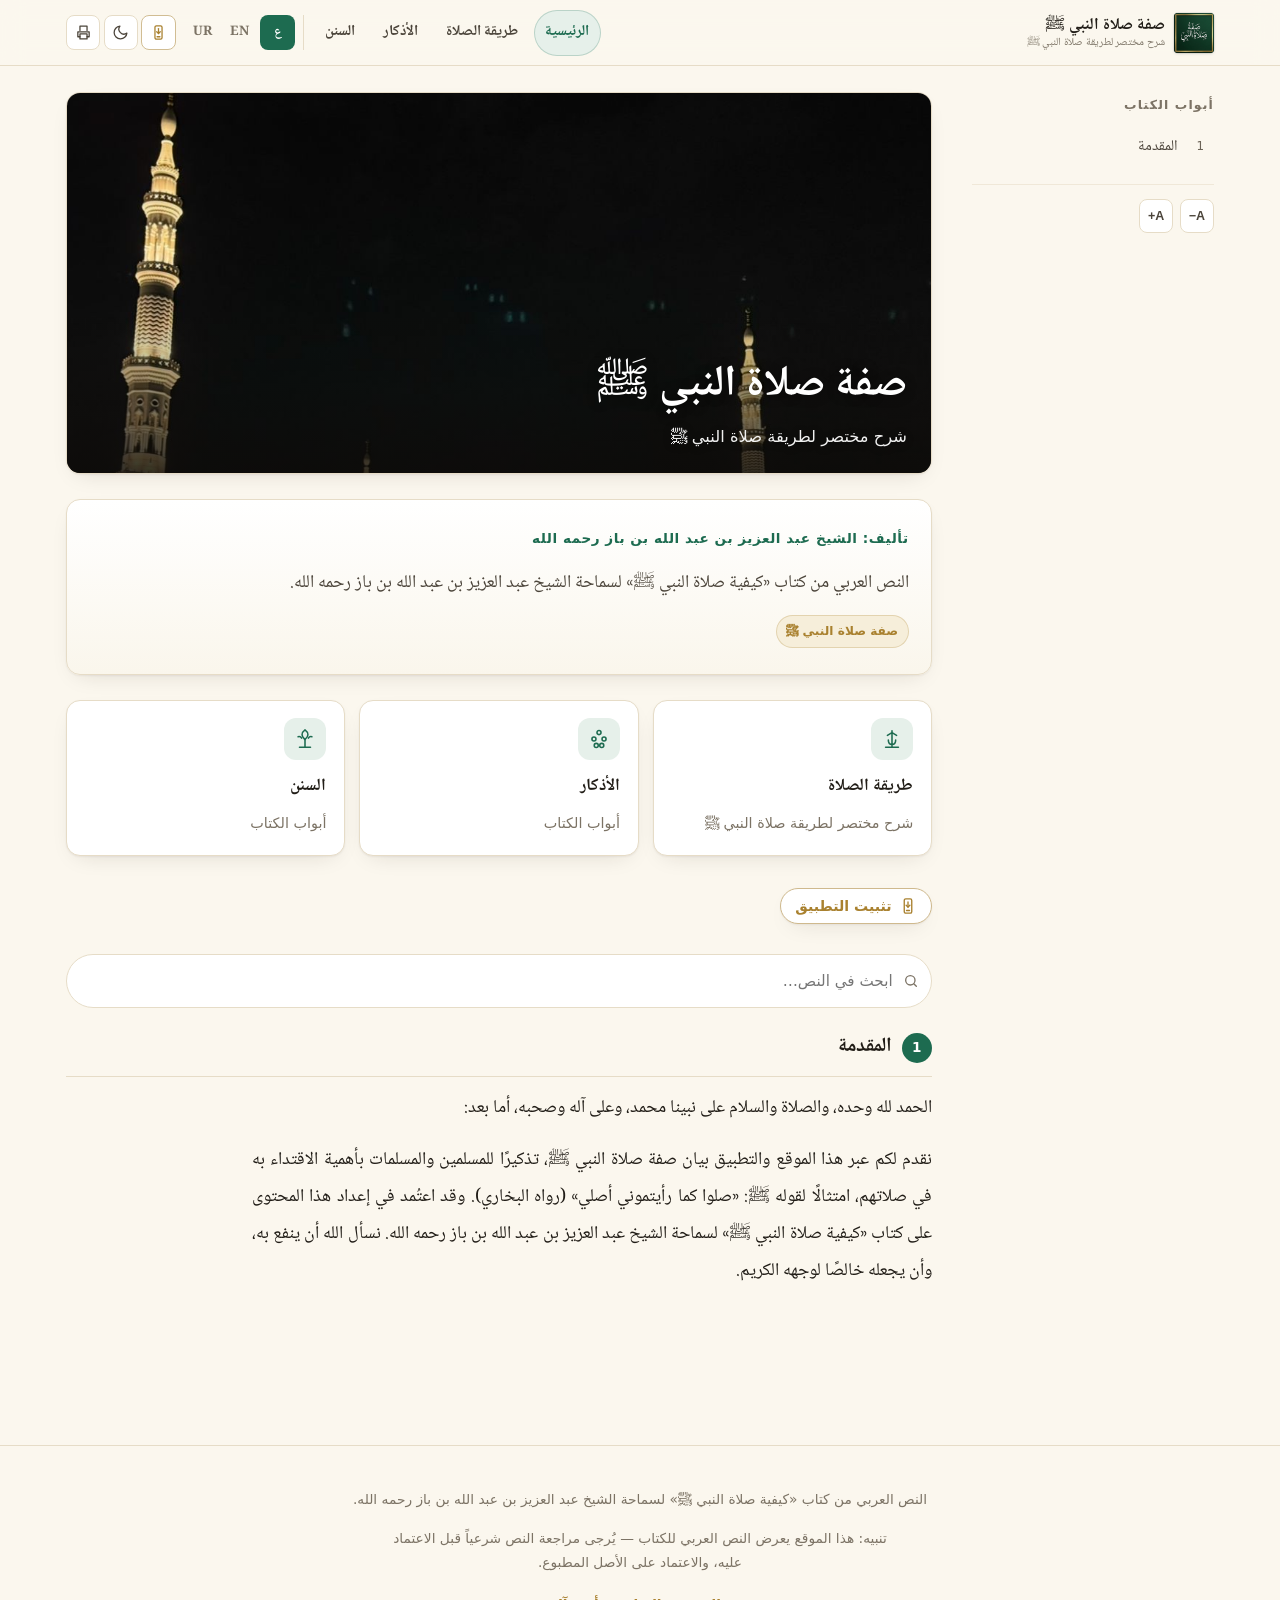
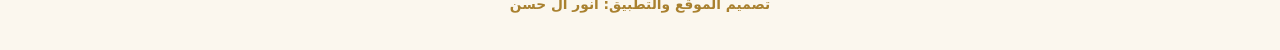
==== commit 81c1e1a4: "Add app install controls and designer credit (v2.2.0)" ====
--- a/ar/index.html
+++ b/ar/index.html
@@ -12,15 +12,15 @@
 <script>
 (function(){try{var t=localStorage.getItem("salat.theme");if(t!=="dark"&&t!=="light"){t=(window.matchMedia&&window.matchMedia("(prefers-color-scheme: dark)").matches)?"dark":"light";}document.documentElement.setAttribute("data-theme",t);var s=parseFloat(localStorage.getItem("salat.scale"));if(s>=0.85&&s<=1.35)document.documentElement.style.setProperty("--scale",s);}catch(e){}})();
 </script>
-<link rel="stylesheet" href="../assets/css/fonts.css?v=2.0.0">
-<link rel="stylesheet" href="../assets/css/style.css?v=2.0.0">
+<link rel="stylesheet" href="../assets/css/fonts.css?v=2.2.0">
+<link rel="stylesheet" href="../assets/css/style.css?v=2.2.0">
 <link rel="manifest" href="../manifest.webmanifest">
 <link rel="apple-touch-icon" sizes="180x180" href="../assets/img/apple-touch-icon.png">
 <meta name="theme-color" content="#1D6B50">
 <link rel="icon" type="image/png" sizes="32x32" href="../assets/img/icon-32.png">
 <link rel="icon" type="image/png" sizes="192x192" href="../assets/img/icon-192.png">
 </head>
-<body data-msg-up="تكبير الخط" data-msg-down="تصغير الخط">
+<body data-msg-up="تكبير الخط" data-msg-down="تصغير الخط" data-msg-install="لتثبيت التطبيق: افتح قائمة المتصفح واختر «تثبيت التطبيق» أو «إضافة إلى الشاشة الرئيسية»." data-msg-install-ios="على iPhone أو iPad: اضغط زر المشاركة ثم «إضافة إلى الشاشة الرئيسية»." data-msg-install-done="تم تثبيت التطبيق بنجاح">
 <a class="skip-link" href="#main">تخطَّ إلى المحتوى</a>
 <header class="site-header">
   <div class="header-inner">
@@ -29,6 +29,7 @@
       <a class="nav-link" href="index.html" aria-current="page">الرئيسية</a><a class="nav-link" href="salah.html">طريقة الصلاة</a><a class="nav-link" href="adhkar.html">الأذكار</a><a class="nav-link" href="sunan.html">السنن</a>
       <div class="lang-switch" role="group" aria-label="اللغة"><a href="../ar/index.html" data-lang="ar" aria-current="page">ع</a><a href="#" class="lang-soon" data-soon="سوف يتم في مرحلة قادمة" aria-disabled="true" title="سوف يتم في مرحلة قادمة">EN</a><a href="#" class="lang-soon" data-soon="سوف يتم في مرحلة قادمة" aria-disabled="true" title="سوف يتم في مرحلة قادمة">UR</a></div>
       <div class="tools">
+        <button class="icon-btn install-btn" data-install aria-label="تثبيت التطبيق" title="تثبيت التطبيق"><svg viewBox="0 0 24 24" fill="none" stroke="currentColor" stroke-width="1.8" stroke-linecap="round" stroke-linejoin="round"><rect x="7" y="2.5" width="10" height="19" rx="2"/><path d="M12 6.5v7"/><path d="m9.5 11 2.5 2.5L14.5 11"/><path d="M10 18h4"/></svg></button>
         <button class="icon-btn" data-theme-toggle data-label-dark="الوضع الليلي" data-label-light="الوضع الفاتح" aria-label="الوضع الليلي"><svg viewBox="0 0 24 24" fill="none" stroke="currentColor" stroke-width="1.8" stroke-linecap="round" stroke-linejoin="round"><path d="M21 12.8A9 9 0 1 1 11.2 3a7 7 0 0 0 9.8 9.8z"/></svg></button>
         <button class="icon-btn" data-print aria-label="طباعة" title="طباعة"><svg viewBox="0 0 24 24" fill="none" stroke="currentColor" stroke-width="1.8" stroke-linecap="round" stroke-linejoin="round"><path d="M7 9V3h10v6"/><path d="M7 18H4v-7h16v7h-3"/><path d="M7 14h10v7H7z"/></svg></button>
       </div>
@@ -57,10 +58,11 @@
   <div class="meta"><span class="tag">صفة صلاة النبي ﷺ</span></div>
 </header>
 <div class="card-grid">
-  <a class="card" href="salah.html"><span class="ic"><svg viewBox="0 0 24 24" fill="none" stroke="currentColor" stroke-width="1.7" stroke-linecap="round" stroke-linejoin="round"><path d="M12 3v18M7 8l5-3 5 3M8 13c0 3 1.6 5 4 5s4-2 4-5"/><path d="M5 21h14"/></svg></span><h3>طريقة الصلاة</h3><p>شرح مختصر لطريقة صلاة النبي ﷺ</p></a>
-  <a class="card" href="adhkar.html"><span class="ic"><svg viewBox="0 0 24 24" fill="none" stroke="currentColor" stroke-width="1.7" stroke-linecap="round"><circle cx="12" cy="5" r="2.2"/><circle cx="6.5" cy="12" r="2.2"/><circle cx="17.5" cy="12" r="2.2"/><circle cx="9" cy="19" r="2.2"/><circle cx="15" cy="19" r="2.2"/></svg></span><h3>الأذكار</h3><p>أبواب الكتاب</p></a>
-  <a class="card" href="sunan.html"><span class="ic"><svg viewBox="0 0 24 24" fill="none" stroke="currentColor" stroke-width="1.7" stroke-linecap="round" stroke-linejoin="round"><path d="M12 2c2.2 1.6 3.2 3.3 3.2 5.3S13.6 11 12 12.6C10.4 11 8.8 9.7 8.8 7.3S9.8 3.6 12 2z"/><path d="M12 12.6V21M6 21h12"/><path d="M4.5 9.5c1.6-.4 3 .2 3.8 1.6M19.5 9.5c-1.6-.4-3 .2-3.8 1.6"/></svg></span><h3>السنن</h3><p>أبواب الكتاب</p></a>
+  <a class="card" href="salah.html"><span class="ic"><svg viewBox="0 0 24 24" fill="none" stroke="currentColor" stroke-width="1.7" stroke-linecap="round" stroke-linejoin="round"><path d="M12 3v18M7 8l5-3 5 3M8 13c0 3 1.6 5 4 5s4-2 4-5"/><path d="M5 21h14"/></svg></span><h2>طريقة الصلاة</h2><p>شرح مختصر لطريقة صلاة النبي ﷺ</p></a>
+  <a class="card" href="adhkar.html"><span class="ic"><svg viewBox="0 0 24 24" fill="none" stroke="currentColor" stroke-width="1.7" stroke-linecap="round"><circle cx="12" cy="5" r="2.2"/><circle cx="6.5" cy="12" r="2.2"/><circle cx="17.5" cy="12" r="2.2"/><circle cx="9" cy="19" r="2.2"/><circle cx="15" cy="19" r="2.2"/></svg></span><h2>الأذكار</h2><p>أبواب الكتاب</p></a>
+  <a class="card" href="sunan.html"><span class="ic"><svg viewBox="0 0 24 24" fill="none" stroke="currentColor" stroke-width="1.7" stroke-linecap="round" stroke-linejoin="round"><path d="M12 2c2.2 1.6 3.2 3.3 3.2 5.3S13.6 11 12 12.6C10.4 11 8.8 9.7 8.8 7.3S9.8 3.6 12 2z"/><path d="M12 12.6V21M6 21h12"/><path d="M4.5 9.5c1.6-.4 3 .2 3.8 1.6M19.5 9.5c-1.6-.4-3 .2-3.8 1.6"/></svg></span><h2>السنن</h2><p>أبواب الكتاب</p></a>
 </div>
+    <p class="install-line"><button class="install-cta" type="button" data-install aria-label="تثبيت التطبيق" title="تثبيت التطبيق"><svg viewBox="0 0 24 24" fill="none" stroke="currentColor" stroke-width="1.8" stroke-linecap="round" stroke-linejoin="round"><rect x="7" y="2.5" width="10" height="19" rx="2"/><path d="M12 6.5v7"/><path d="m9.5 11 2.5 2.5L14.5 11"/><path d="M10 18h4"/></svg><span>تثبيت التطبيق</span></button></p>
     <div class="search-box">
       <span><svg viewBox="0 0 24 24" fill="none" stroke="currentColor" stroke-width="2" stroke-linecap="round"><circle cx="11" cy="11" r="7"/><path d="m20 20-3.5-3.5"/></svg></span>
       <input id="q" type="search" placeholder="ابحث في النص…" aria-label="ابحث في النص…">
@@ -95,10 +97,11 @@
 <footer class="site-footer">
   <p>النص العربي من كتاب «كيفية صلاة النبي ﷺ» لسماحة الشيخ عبد العزيز بن عبد الله بن باز رحمه الله.</p>
   <p class="disclaimer">تنبيه: هذا الموقع يعرض النص العربي للكتاب — يُرجى مراجعة النص شرعياً قبل الاعتماد عليه، والاعتماد على الأصل المطبوع.</p>
+  <p class="designer">تصميم الموقع والتطبيق: <strong>أنور آل حسن</strong></p>
 </footer>
 
 <div class="toast" id="toast" role="status" aria-live="polite"></div>
-<script src="../assets/js/app.js?v=2.0.0"></script>
+<script src="../assets/js/app.js?v=2.2.0"></script>
 <script>
 if ("serviceWorker" in navigator) {
   window.addEventListener("load", function () {
--- a/assets/css/style.css
+++ b/assets/css/style.css
@@ -52,6 +52,7 @@
 }
 
 * { box-sizing: border-box; }
+[hidden] { display: none !important; }
 
 html {
   font-size: calc(100% * var(--scale));
@@ -163,6 +164,19 @@
 .icon-btn:hover { color: var(--accent); border-color: var(--accent); }
 .icon-btn svg { width: 17px; height: 17px; }
 .icon-btn .lbl { font-size: .78rem; font-weight: 700; }
+.icon-btn.install-btn { color: var(--gold); border-color: color-mix(in srgb, var(--gold) 34%, var(--line)); }
+.icon-btn.install-btn:hover { color: var(--accent); border-color: var(--accent); }
+
+.install-line { margin: 0 0 1.5rem; }
+.install-cta {
+  display: inline-flex; align-items: center; gap: .45rem;
+  padding: .5rem .9rem; border: 1px solid color-mix(in srgb, var(--gold) 38%, var(--line));
+  border-radius: 999px; background: var(--surface); color: var(--gold);
+  font-family: var(--font-ui); font-size: .88rem; font-weight: 700;
+  cursor: pointer; box-shadow: var(--shadow);
+}
+.install-cta:hover { color: var(--accent); border-color: var(--accent); background: var(--surface-2); }
+.install-cta svg { width: 18px; height: 18px; flex: none; }
 
 /* ---------------- Layout ---------------- */
 .layout {
@@ -231,7 +245,7 @@
   background: var(--accent-soft); color: var(--accent); margin-bottom: .65rem;
 }
 .card .ic svg { width: 22px; height: 22px; }
-.card h3 { margin: 0 0 .25rem; font-size: 1.06rem; }
+.card h2 { margin: 0 0 .25rem; font-size: 1.06rem; }
 .card p { margin: 0; color: var(--muted); font-size: .9rem; font-family: var(--font-ui); }
 
 section.chapter { margin-bottom: 2.2rem; scroll-margin-top: 5.5rem; }
@@ -303,6 +317,7 @@
 .prose .explain-list li:last-child { margin-bottom: 0; }
 .prose .explain-list li::marker { color: var(--gold); }
 .prose .explain-list strong { color: var(--ink); }
+.prose .explain .ref { color: var(--muted); font-family: var(--font-ui); font-size: .84em; text-align: start; }
 .prose .dua-list {
   margin: .25rem 0 1rem;
   padding-inline-start: 1.35rem;
@@ -416,6 +431,8 @@
 footer.site-footer a { color: var(--ink-soft); }
 @media (min-width: 1000px) { footer.site-footer { padding-bottom: 2rem; } }
 footer.site-footer .disclaimer { max-width: 60ch; margin: .6rem auto 0; line-height: 1.7; }
+footer.site-footer .designer { margin: 1rem auto 0; color: var(--gold); font-weight: 700; }
+footer.site-footer .designer strong { color: var(--gold); font-weight: 800; }
 
 /* toast */
 .toast {
@@ -466,7 +483,7 @@
     --accent: #000; --gold: #000; --accent-soft: #fff; --gold-soft: #fff;
   }
   html { font-size: 12pt; }
-  .site-header, .side, .mobile-bar, .mobile-index, .backdrop, .toast, .search-box, .card-grid, .skip-link, .lang-switch, .tools { display: none !important; }
+  .site-header, .side, .mobile-bar, .mobile-index, .backdrop, .toast, .search-box, .card-grid, .skip-link, .lang-switch, .tools, .install-line { display: none !important; }
   .layout { display: block; padding: 0; max-width: none; }
   body { background: #fff; color: #000; }
   .banner { border: 0; box-shadow: none; margin-bottom: 1rem; }
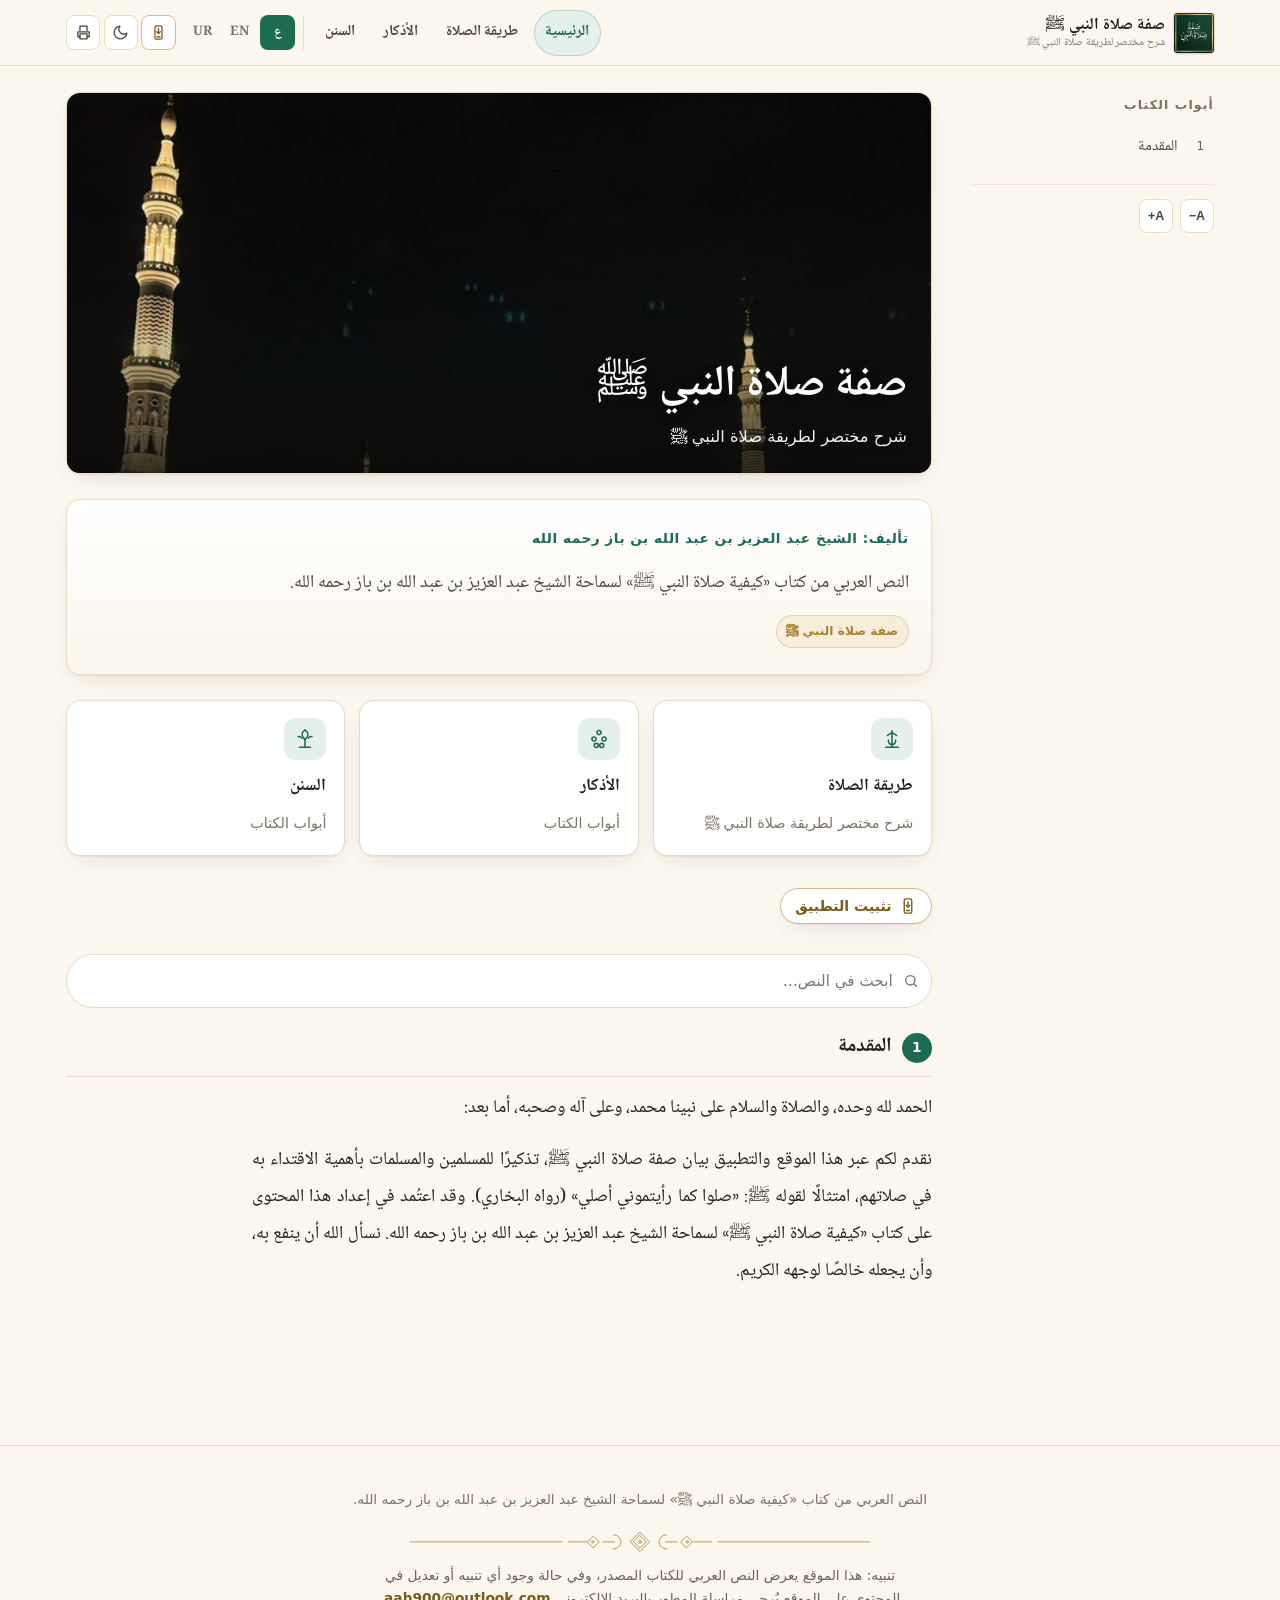
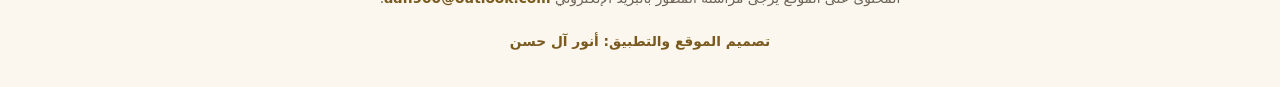
==== commit 4f712897: "Update contact disclaimer and add Islamic divider (v2.3.0)" ====
--- a/ar/index.html
+++ b/ar/index.html
@@ -12,8 +12,8 @@
 <script>
 (function(){try{var t=localStorage.getItem("salat.theme");if(t!=="dark"&&t!=="light"){t=(window.matchMedia&&window.matchMedia("(prefers-color-scheme: dark)").matches)?"dark":"light";}document.documentElement.setAttribute("data-theme",t);var s=parseFloat(localStorage.getItem("salat.scale"));if(s>=0.85&&s<=1.35)document.documentElement.style.setProperty("--scale",s);}catch(e){}})();
 </script>
-<link rel="stylesheet" href="../assets/css/fonts.css?v=2.2.0">
-<link rel="stylesheet" href="../assets/css/style.css?v=2.2.0">
+<link rel="stylesheet" href="../assets/css/fonts.css?v=2.3.0">
+<link rel="stylesheet" href="../assets/css/style.css?v=2.3.0">
 <link rel="manifest" href="../manifest.webmanifest">
 <link rel="apple-touch-icon" sizes="180x180" href="../assets/img/apple-touch-icon.png">
 <meta name="theme-color" content="#1D6B50">
@@ -96,12 +96,13 @@
 
 <footer class="site-footer">
   <p>النص العربي من كتاب «كيفية صلاة النبي ﷺ» لسماحة الشيخ عبد العزيز بن عبد الله بن باز رحمه الله.</p>
-  <p class="disclaimer">تنبيه: هذا الموقع يعرض النص العربي للكتاب — يُرجى مراجعة النص شرعياً قبل الاعتماد عليه، والاعتماد على الأصل المطبوع.</p>
+  <div class="islamic-rule" aria-hidden="true"><svg viewBox="0 0 720 34" preserveAspectRatio="xMidYMid meet" fill="none" stroke="currentColor" stroke-width="1.4" stroke-linecap="round" stroke-linejoin="round" focusable="false"><path d="M0 17h238M482 17h238"/><path d="M248 17h28M444 17h28"/><path d="M278 17l9-9 9 9-9 9zM424 17l9-9 9 9-9 9z"/><path d="M302 17h18M400 17h18"/><path d="M360 2l15 15-15 15-15-15z"/><path d="M360 7l10 10-10 10-10-10z"/><circle cx="360" cy="17" r="2.2"/><circle cx="286" cy="17" r="1.8"/><circle cx="434" cy="17" r="1.8"/><path d="M318 6c7 0 12 5 12 11s-5 11-12 11M402 6c-7 0-12 5-12 11s5 11 12 11"/></svg></div>
+  <p class="disclaimer">تنبيه: هذا الموقع يعرض النص العربي للكتاب المصدر، وفي حالة وجود أي تنبيه أو تعديل في المحتوى على الموقع يُرجى مراسلة المطور بالبريد الإلكتروني <a href="mailto:aah900@outlook.com" dir="ltr">aah900@outlook.com</a>.</p>
   <p class="designer">تصميم الموقع والتطبيق: <strong>أنور آل حسن</strong></p>
 </footer>
 
 <div class="toast" id="toast" role="status" aria-live="polite"></div>
-<script src="../assets/js/app.js?v=2.2.0"></script>
+<script src="../assets/js/app.js?v=2.3.0"></script>
 <script>
 if ("serviceWorker" in navigator) {
   window.addEventListener("load", function () {
--- a/assets/css/style.css
+++ b/assets/css/style.css
@@ -17,6 +17,7 @@
   --accent: #1D6B50;
   --accent-soft: #E6F0EA;
   --gold: #A9812F;
+  --gold-strong: #7A5A1E;
   --gold-soft: #F6EEDA;
   --shadow: 0 1px 2px rgba(33,29,23,.05), 0 8px 24px -12px rgba(33,29,23,.18);
   --radius: 14px;
@@ -47,6 +48,7 @@
   --accent: #74C7A0;
   --accent-soft: #1B2E27;
   --gold: #D9B96C;
+  --gold-strong: #D9B96C;
   --gold-soft: #2E2718;
   --shadow: 0 1px 2px rgba(0,0,0,.3), 0 12px 30px -14px rgba(0,0,0,.7);
 }
@@ -164,14 +166,14 @@
 .icon-btn:hover { color: var(--accent); border-color: var(--accent); }
 .icon-btn svg { width: 17px; height: 17px; }
 .icon-btn .lbl { font-size: .78rem; font-weight: 700; }
-.icon-btn.install-btn { color: var(--gold); border-color: color-mix(in srgb, var(--gold) 34%, var(--line)); }
+.icon-btn.install-btn { color: var(--gold-strong); border-color: color-mix(in srgb, var(--gold) 34%, var(--line)); }
 .icon-btn.install-btn:hover { color: var(--accent); border-color: var(--accent); }
 
 .install-line { margin: 0 0 1.5rem; }
 .install-cta {
   display: inline-flex; align-items: center; gap: .45rem;
   padding: .5rem .9rem; border: 1px solid color-mix(in srgb, var(--gold) 38%, var(--line));
-  border-radius: 999px; background: var(--surface); color: var(--gold);
+  border-radius: 999px; background: var(--surface); color: var(--gold-strong);
   font-family: var(--font-ui); font-size: .88rem; font-weight: 700;
   cursor: pointer; box-shadow: var(--shadow);
 }
@@ -430,9 +432,13 @@
 }
 footer.site-footer a { color: var(--ink-soft); }
 @media (min-width: 1000px) { footer.site-footer { padding-bottom: 2rem; } }
-footer.site-footer .disclaimer { max-width: 60ch; margin: .6rem auto 0; line-height: 1.7; }
-footer.site-footer .designer { margin: 1rem auto 0; color: var(--gold); font-weight: 700; }
-footer.site-footer .designer strong { color: var(--gold); font-weight: 800; }
+footer.site-footer .disclaimer { max-width: 60ch; margin: .6rem auto 0; line-height: 1.7; color: var(--muted-strong); }
+footer.site-footer .disclaimer a { color: var(--gold-strong); font-weight: 700; text-decoration: none; }
+footer.site-footer .disclaimer a:hover { text-decoration: underline; }
+footer.site-footer .designer { margin: 1rem auto 0; color: var(--gold-strong); font-weight: 700; }
+footer.site-footer .designer strong { color: var(--gold-strong); font-weight: 800; }
+.islamic-rule { display: flex; justify-content: center; margin: 1.1rem auto .7rem; color: var(--gold); opacity: .9; }
+.islamic-rule svg { width: min(100%, 460px); height: auto; display: block; }
 
 /* toast */
 .toast {
@@ -480,7 +486,7 @@
   :root, html[data-theme="dark"] {
     --bg: #fff; --bg-soft: #fff; --surface: #fff; --surface-2: #fff;
     --ink: #000; --ink-soft: #222; --muted: #444; --line: #ccc; --line-soft: #ddd;
-    --accent: #000; --gold: #000; --accent-soft: #fff; --gold-soft: #fff;
+    --accent: #000; --gold: #000; --gold-strong: #000; --accent-soft: #fff; --gold-soft: #fff;
   }
   html { font-size: 12pt; }
   .site-header, .side, .mobile-bar, .mobile-index, .backdrop, .toast, .search-box, .card-grid, .skip-link, .lang-switch, .tools, .install-line { display: none !important; }
@@ -507,6 +513,8 @@
   a { color: #000; text-decoration: none; }
   .hero { box-shadow: none; border: 1px solid #ccc; background: #fff; }
   .hero .eyebrow, .hero .tag { color: #000; }
+  .islamic-rule { color: #000; opacity: 1; }
+  footer.site-footer .disclaimer a { color: #000; }
 }
 
 @media (prefers-reduced-motion: reduce) {
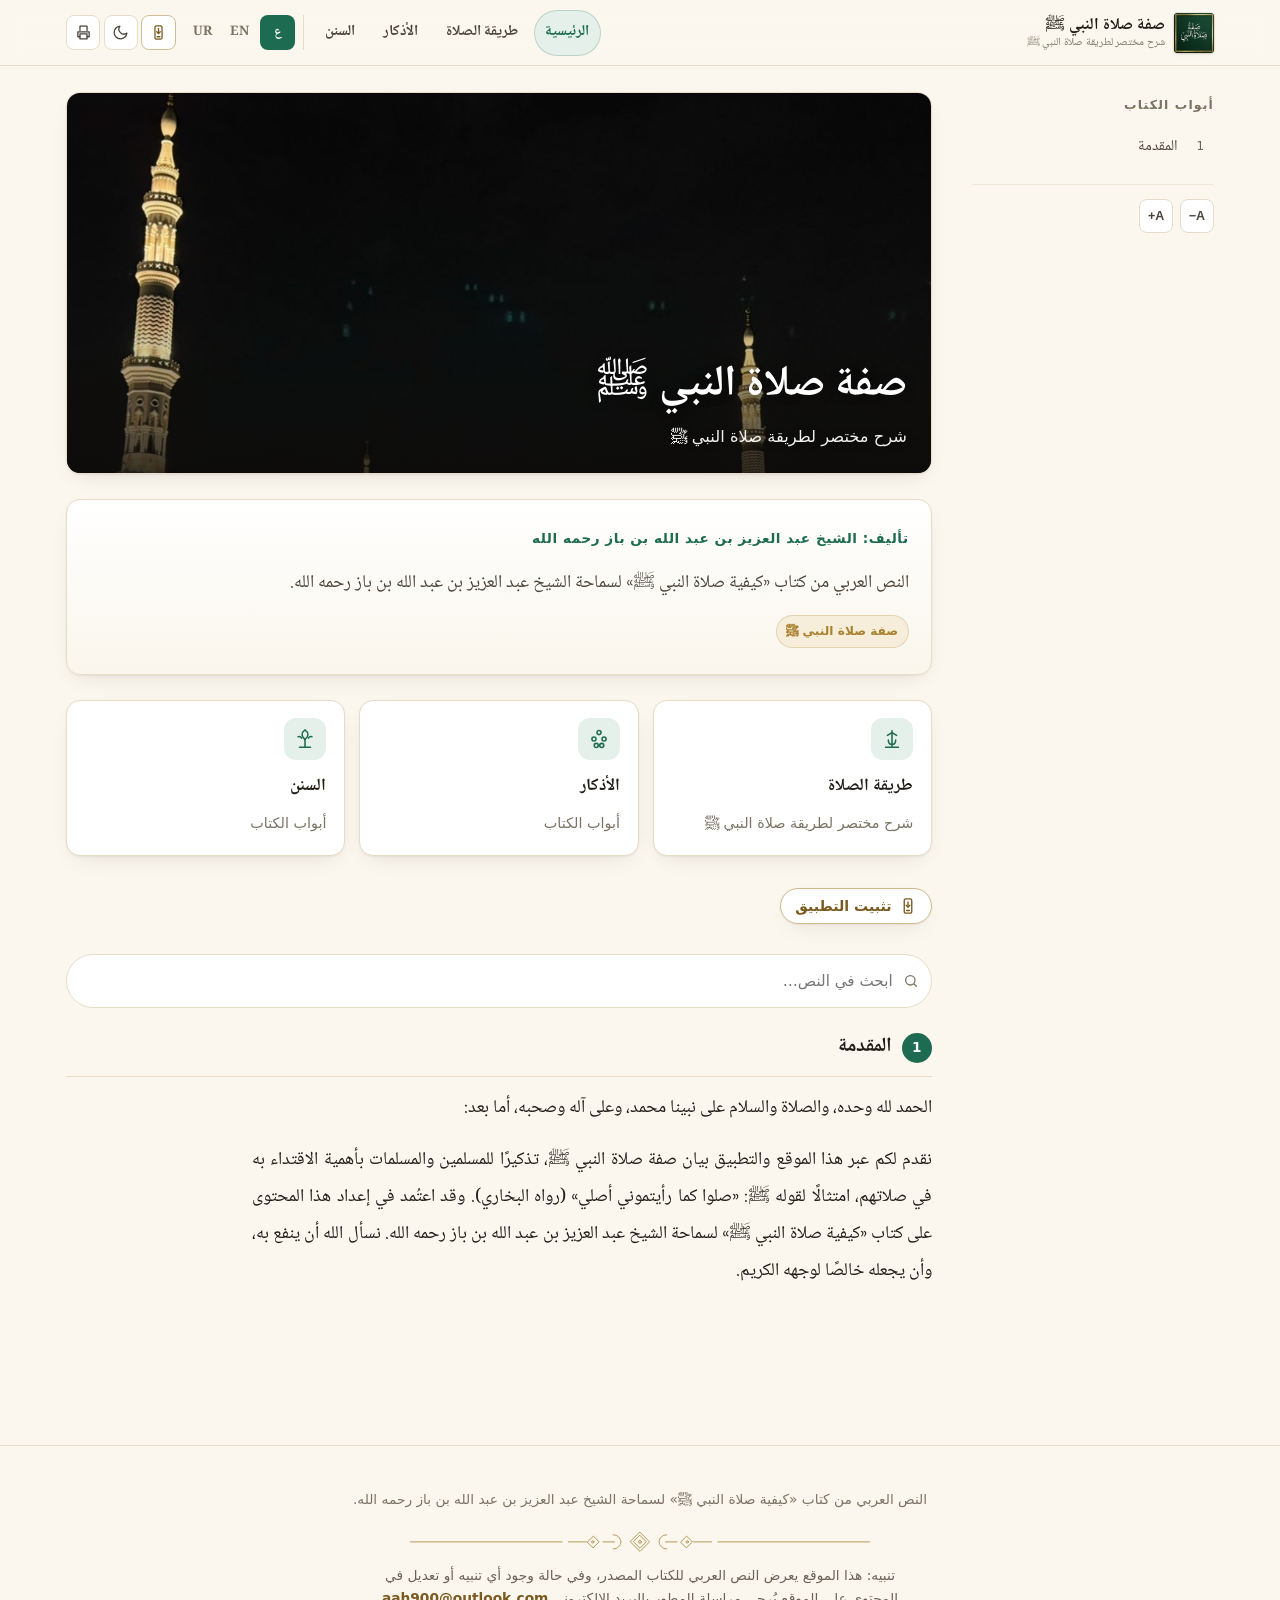
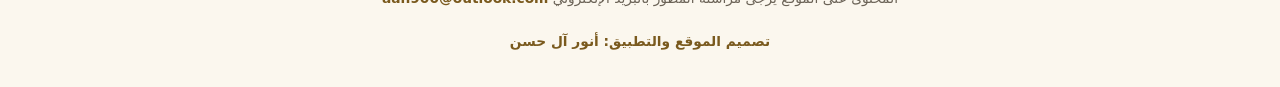
==== commit 047f67b4: "Polish contact email layout and bump cache (v2.3.1)" ====
--- a/ar/index.html
+++ b/ar/index.html
@@ -12,8 +12,8 @@
 <script>
 (function(){try{var t=localStorage.getItem("salat.theme");if(t!=="dark"&&t!=="light"){t=(window.matchMedia&&window.matchMedia("(prefers-color-scheme: dark)").matches)?"dark":"light";}document.documentElement.setAttribute("data-theme",t);var s=parseFloat(localStorage.getItem("salat.scale"));if(s>=0.85&&s<=1.35)document.documentElement.style.setProperty("--scale",s);}catch(e){}})();
 </script>
-<link rel="stylesheet" href="../assets/css/fonts.css?v=2.3.0">
-<link rel="stylesheet" href="../assets/css/style.css?v=2.3.0">
+<link rel="stylesheet" href="../assets/css/fonts.css?v=2.3.1">
+<link rel="stylesheet" href="../assets/css/style.css?v=2.3.1">
 <link rel="manifest" href="../manifest.webmanifest">
 <link rel="apple-touch-icon" sizes="180x180" href="../assets/img/apple-touch-icon.png">
 <meta name="theme-color" content="#1D6B50">
@@ -97,12 +97,12 @@
 <footer class="site-footer">
   <p>النص العربي من كتاب «كيفية صلاة النبي ﷺ» لسماحة الشيخ عبد العزيز بن عبد الله بن باز رحمه الله.</p>
   <div class="islamic-rule" aria-hidden="true"><svg viewBox="0 0 720 34" preserveAspectRatio="xMidYMid meet" fill="none" stroke="currentColor" stroke-width="1.4" stroke-linecap="round" stroke-linejoin="round" focusable="false"><path d="M0 17h238M482 17h238"/><path d="M248 17h28M444 17h28"/><path d="M278 17l9-9 9 9-9 9zM424 17l9-9 9 9-9 9z"/><path d="M302 17h18M400 17h18"/><path d="M360 2l15 15-15 15-15-15z"/><path d="M360 7l10 10-10 10-10-10z"/><circle cx="360" cy="17" r="2.2"/><circle cx="286" cy="17" r="1.8"/><circle cx="434" cy="17" r="1.8"/><path d="M318 6c7 0 12 5 12 11s-5 11-12 11M402 6c-7 0-12 5-12 11s5 11 12 11"/></svg></div>
-  <p class="disclaimer">تنبيه: هذا الموقع يعرض النص العربي للكتاب المصدر، وفي حالة وجود أي تنبيه أو تعديل في المحتوى على الموقع يُرجى مراسلة المطور بالبريد الإلكتروني <a href="mailto:aah900@outlook.com" dir="ltr">aah900@outlook.com</a>.</p>
+  <p class="disclaimer">تنبيه: هذا الموقع يعرض النص العربي للكتاب المصدر، وفي حالة وجود أي تنبيه أو تعديل في المحتوى على الموقع يُرجى مراسلة المطور بالبريد الإلكتروني <a href="mailto:aah900@outlook.com" dir="ltr">aah900@outlook.com</a></p>
   <p class="designer">تصميم الموقع والتطبيق: <strong>أنور آل حسن</strong></p>
 </footer>
 
 <div class="toast" id="toast" role="status" aria-live="polite"></div>
-<script src="../assets/js/app.js?v=2.3.0"></script>
+<script src="../assets/js/app.js?v=2.3.1"></script>
 <script>
 if ("serviceWorker" in navigator) {
   window.addEventListener("load", function () {
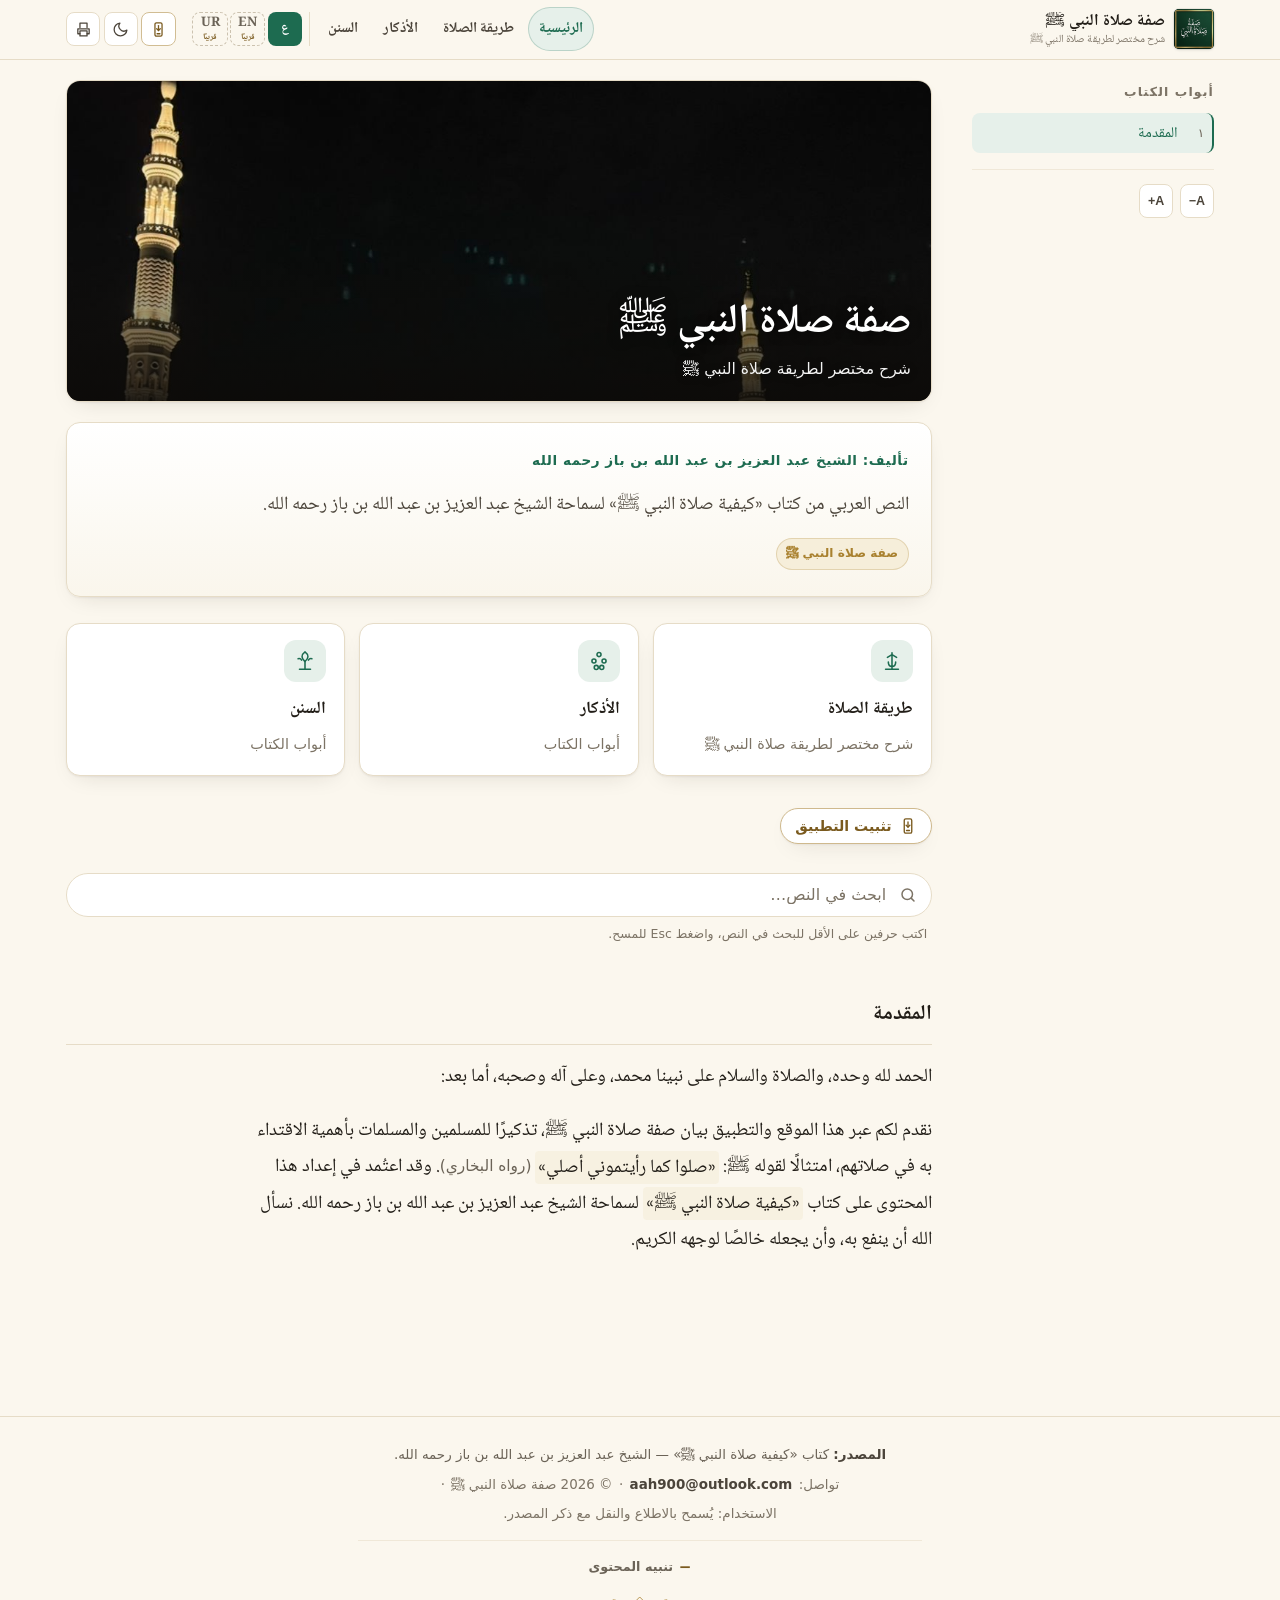
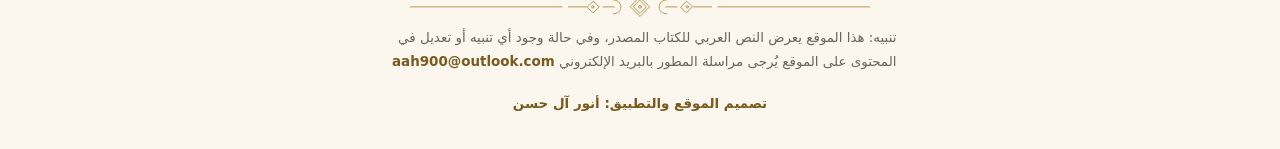
==== commit fd2c021c: "Release 2.5.0: mobile header, RTL layout, and reading experience" ====
--- a/ar/index.html
+++ b/ar/index.html
@@ -6,14 +6,14 @@
 <meta name="color-scheme" content="light dark">
 <title>صفة صلاة النبي ﷺ — مقدمة الكتاب</title>
 <meta name="description" content="شرح مختصر لطريقة صلاة النبي ﷺ">
-<link rel="canonical" href="https://anwar8900.github.io/sifat-salah-al-nabi/ar/">
-<link rel="alternate" hreflang="ar" href="https://anwar8900.github.io/sifat-salah-al-nabi/ar/">
-<link rel="alternate" hreflang="x-default" href="https://anwar8900.github.io/sifat-salah-al-nabi/">
+<link rel="canonical" href="https://salaty.site/ar/">
+<link rel="alternate" hreflang="ar" href="https://salaty.site/ar/">
+<link rel="alternate" hreflang="x-default" href="https://salaty.site/">
 <script>
 (function(){try{var t=localStorage.getItem("salat.theme");if(t!=="dark"&&t!=="light"){t=(window.matchMedia&&window.matchMedia("(prefers-color-scheme: dark)").matches)?"dark":"light";}document.documentElement.setAttribute("data-theme",t);var s=parseFloat(localStorage.getItem("salat.scale"));if(s>=0.85&&s<=1.35)document.documentElement.style.setProperty("--scale",s);}catch(e){}})();
 </script>
-<link rel="stylesheet" href="../assets/css/fonts.css?v=2.3.1">
-<link rel="stylesheet" href="../assets/css/style.css?v=2.3.1">
+<link rel="stylesheet" href="../assets/css/fonts.css?v=2.5.0">
+<link rel="stylesheet" href="../assets/css/style.css?v=2.5.0">
 <link rel="manifest" href="../manifest.webmanifest">
 <link rel="apple-touch-icon" sizes="180x180" href="../assets/img/apple-touch-icon.png">
 <meta name="theme-color" content="#1D6B50">
@@ -24,23 +24,23 @@
 <a class="skip-link" href="#main">تخطَّ إلى المحتوى</a>
 <header class="site-header">
   <div class="header-inner">
-    <a class="brand" href="index.html"><span class="mark"><img src="../assets/img/logo-header.png" alt="" width="40" height="40" decoding="async"></span><span>صفة صلاة النبي ﷺ<small>شرح مختصر لطريقة صلاة النبي ﷺ</small></span></a>
+    <a class="brand" href="index.html" aria-label="صفة صلاة النبي ﷺ"><span class="mark"><img src="../assets/img/logo-header.png" alt="" width="40" height="40" decoding="async"></span><span class="brand-text"><span class="brand-full">صفة صلاة النبي ﷺ</span><span class="brand-short">صفة الصلاة</span><small>شرح مختصر لطريقة صلاة النبي ﷺ</small></span></a>
     <nav class="nav" aria-label="التنقل الرئيسي">
       <a class="nav-link" href="index.html" aria-current="page">الرئيسية</a><a class="nav-link" href="salah.html">طريقة الصلاة</a><a class="nav-link" href="adhkar.html">الأذكار</a><a class="nav-link" href="sunan.html">السنن</a>
-      <div class="lang-switch" role="group" aria-label="اللغة"><a href="../ar/index.html" data-lang="ar" aria-current="page">ع</a><a href="#" class="lang-soon" data-soon="سوف يتم في مرحلة قادمة" aria-disabled="true" title="سوف يتم في مرحلة قادمة">EN</a><a href="#" class="lang-soon" data-soon="سوف يتم في مرحلة قادمة" aria-disabled="true" title="سوف يتم في مرحلة قادمة">UR</a></div>
-      <div class="tools">
-        <button class="icon-btn install-btn" data-install aria-label="تثبيت التطبيق" title="تثبيت التطبيق"><svg viewBox="0 0 24 24" fill="none" stroke="currentColor" stroke-width="1.8" stroke-linecap="round" stroke-linejoin="round"><rect x="7" y="2.5" width="10" height="19" rx="2"/><path d="M12 6.5v7"/><path d="m9.5 11 2.5 2.5L14.5 11"/><path d="M10 18h4"/></svg></button>
-        <button class="icon-btn" data-theme-toggle data-label-dark="الوضع الليلي" data-label-light="الوضع الفاتح" aria-label="الوضع الليلي"><svg viewBox="0 0 24 24" fill="none" stroke="currentColor" stroke-width="1.8" stroke-linecap="round" stroke-linejoin="round"><path d="M21 12.8A9 9 0 1 1 11.2 3a7 7 0 0 0 9.8 9.8z"/></svg></button>
-        <button class="icon-btn" data-print aria-label="طباعة" title="طباعة"><svg viewBox="0 0 24 24" fill="none" stroke="currentColor" stroke-width="1.8" stroke-linecap="round" stroke-linejoin="round"><path d="M7 9V3h10v6"/><path d="M7 18H4v-7h16v7h-3"/><path d="M7 14h10v7H7z"/></svg></button>
-      </div>
+      <div class="lang-switch" role="group" aria-label="اللغة"><a href="../ar/index.html" data-lang="ar" aria-current="page">ع</a><a href="#" class="lang-soon" data-soon="سوف يتم في مرحلة قادمة" aria-disabled="true" title="سوف يتم في مرحلة قادمة"><span>EN</span><small>قريبًا</small></a><a href="#" class="lang-soon" data-soon="سوف يتم في مرحلة قادمة" aria-disabled="true" title="سوف يتم في مرحلة قادمة"><span>UR</span><small>قريبًا</small></a></div>
     </nav>
+    <div class="header-actions" role="group" aria-label="أدوات">
+      <button class="icon-btn install-btn" data-install aria-label="تثبيت التطبيق" title="تثبيت التطبيق"><svg viewBox="0 0 24 24" fill="none" stroke="currentColor" stroke-width="1.8" stroke-linecap="round" stroke-linejoin="round"><rect x="7" y="2.5" width="10" height="19" rx="2"/><path d="M12 6.5v7"/><path d="m9.5 11 2.5 2.5L14.5 11"/><path d="M10 18h4"/></svg></button>
+      <button class="icon-btn" data-theme-toggle data-label-dark="الوضع الليلي" data-label-light="الوضع الفاتح" aria-label="الوضع الليلي" aria-pressed="false"><svg viewBox="0 0 24 24" fill="none" stroke="currentColor" stroke-width="1.8" stroke-linecap="round" stroke-linejoin="round"><path d="M21 12.8A9 9 0 1 1 11.2 3a7 7 0 0 0 9.8 9.8z"/></svg></button>
+      <button class="icon-btn" data-print aria-label="طباعة" title="طباعة"><svg viewBox="0 0 24 24" fill="none" stroke="currentColor" stroke-width="1.8" stroke-linecap="round" stroke-linejoin="round"><path d="M7 9V3h10v6"/><path d="M7 18H4v-7h16v7h-3"/><path d="M7 14h10v7H7z"/></svg></button>
+    </div>
   </div>
 </header>
 
 <div class="layout">
   <aside class="side" aria-label="أبواب الكتاب">
     <h2>أبواب الكتاب</h2>
-    <ol><li><a href="#intro"><span class="n">1</span><span>المقدمة</span></a></li></ol>
+    <ol><li><a href="#intro"><span class="n">١</span><span>المقدمة</span></a></li></ol>
     <div class="side-tools">
       <button class="icon-btn" data-scale-down aria-label="تصغير الخط (A−)" title="تصغير الخط"><span class="lbl">A−</span></button>
       <button class="icon-btn" data-scale-up aria-label="تكبير الخط (A+)" title="تكبير الخط"><span class="lbl">A+</span></button>
@@ -63,12 +63,18 @@
   <a class="card" href="sunan.html"><span class="ic"><svg viewBox="0 0 24 24" fill="none" stroke="currentColor" stroke-width="1.7" stroke-linecap="round" stroke-linejoin="round"><path d="M12 2c2.2 1.6 3.2 3.3 3.2 5.3S13.6 11 12 12.6C10.4 11 8.8 9.7 8.8 7.3S9.8 3.6 12 2z"/><path d="M12 12.6V21M6 21h12"/><path d="M4.5 9.5c1.6-.4 3 .2 3.8 1.6M19.5 9.5c-1.6-.4-3 .2-3.8 1.6"/></svg></span><h2>السنن</h2><p>أبواب الكتاب</p></a>
 </div>
     <p class="install-line"><button class="install-cta" type="button" data-install aria-label="تثبيت التطبيق" title="تثبيت التطبيق"><svg viewBox="0 0 24 24" fill="none" stroke="currentColor" stroke-width="1.8" stroke-linecap="round" stroke-linejoin="round"><rect x="7" y="2.5" width="10" height="19" rx="2"/><path d="M12 6.5v7"/><path d="m9.5 11 2.5 2.5L14.5 11"/><path d="M10 18h4"/></svg><span>تثبيت التطبيق</span></button></p>
-    <div class="search-box">
-      <span><svg viewBox="0 0 24 24" fill="none" stroke="currentColor" stroke-width="2" stroke-linecap="round"><circle cx="11" cy="11" r="7"/><path d="m20 20-3.5-3.5"/></svg></span>
-      <input id="q" type="search" placeholder="ابحث في النص…" aria-label="ابحث في النص…">
+    <div class="search-box" role="search">
+      <span class="search-icon"><svg viewBox="0 0 24 24" fill="none" stroke="currentColor" stroke-width="2" stroke-linecap="round"><circle cx="11" cy="11" r="7"/><path d="m20 20-3.5-3.5"/></svg></span>
+      <input id="q" type="search" placeholder="ابحث في النص…" aria-label="ابحث في النص…" aria-describedby="search-help" autocomplete="off" spellcheck="false" enterkeyhint="search">
+      <button class="search-clear" type="button" data-search-clear aria-label="مسح" hidden>مسح</button>
     </div>
-    <p id="results-head" class="ref" role="status" aria-live="polite" data-hits-one="نتيجة" data-hits-many="نتائج" data-none="لا توجد نتائج"></p>
-    <section class="chapter" id="intro"><h2><span class="step">1</span><span>المقدمة</span></h2><div class="prose"><p>الحمد لله وحده، والصلاة والسلام على نبينا محمد، وعلى آله وصحبه، أما بعد:</p><p>نقدم لكم عبر هذا الموقع والتطبيق بيان صفة صلاة النبي ﷺ، تذكيرًا للمسلمين والمسلمات بأهمية الاقتداء به في صلاتهم، امتثالًا لقوله ﷺ: «صلوا كما رأيتموني أصلي» (رواه البخاري). وقد اعتُمد في إعداد هذا المحتوى على كتاب «كيفية صلاة النبي ﷺ» لسماحة الشيخ عبد العزيز بن عبد الله بن باز رحمه الله. نسأل الله أن ينفع به، وأن يجعله خالصًا لوجهه الكريم.</p></div></section>
+    <p class="search-hint" id="search-help">اكتب حرفين على الأقل للبحث في النص، واضغط Esc للمسح.</p>
+    <div class="search-status">
+      <p id="results-head" class="search-results" role="status" aria-live="polite" data-hits-one="نتيجة" data-hits-many="نتائج" data-none="لا توجد نتائج"></p>
+      <button class="search-reset" type="button" data-search-reset hidden>عرض النص كاملًا</button>
+    </div>
+    
+    <section class="chapter" id="intro"><h2>المقدمة</h2><div class="prose"><p>الحمد لله وحده، والصلاة والسلام على نبينا محمد، وعلى آله وصحبه، أما بعد:</p><p>نقدم لكم عبر هذا الموقع والتطبيق بيان صفة صلاة النبي ﷺ، تذكيرًا للمسلمين والمسلمات بأهمية الاقتداء به في صلاتهم، امتثالًا لقوله ﷺ: <span class="quote-text">«صلوا كما رأيتموني أصلي»</span> <span class="source-ref">(رواه البخاري)</span>. وقد اعتُمد في إعداد هذا المحتوى على كتاب <span class="quote-text">«كيفية صلاة النبي ﷺ»</span> لسماحة الشيخ عبد العزيز بن عبد الله بن باز رحمه الله. نسأل الله أن ينفع به، وأن يجعله خالصًا لوجهه الكريم.</p></div></section>
   </main>
 </div>
 
@@ -78,11 +84,17 @@
     <h2 id="drawer-title">فهرس الأبواب</h2>
     <button class="icon-btn" data-drawer-close aria-label="إغلاق" title="إغلاق"><svg viewBox="0 0 24 24" fill="none" stroke="currentColor" stroke-width="2" stroke-linecap="round"><path d="M6 6l12 12M18 6L6 18"/></svg></button>
   </div>
-  <ol><li><a href="#intro"><span class="n">1</span><span>المقدمة</span></a></li></ol>
+  <ol><li><a href="#intro"><span class="n">١</span><span>المقدمة</span></a></li></ol>
   <div class="side-tools">
     <button class="icon-btn" data-scale-down aria-label="تصغير الخط (A−)" title="تصغير الخط"><span class="lbl">A−</span></button>
     <button class="icon-btn" data-scale-up aria-label="تكبير الخط (A+)" title="تكبير الخط"><span class="lbl">A+</span></button>
     <button class="icon-btn" data-print aria-label="طباعة" title="طباعة"><svg viewBox="0 0 24 24" fill="none" stroke="currentColor" stroke-width="1.8" stroke-linecap="round" stroke-linejoin="round"><path d="M7 9V3h10v6"/><path d="M7 18H4v-7h16v7h-3"/><path d="M7 14h10v7H7z"/></svg></button>
+  </div>
+    <div class="drawer-langs" aria-label="اللغة">
+    <span class="drawer-langs-title">اللغة</span>
+    <span class="lang-pill current">العربية</span>
+    <button type="button" class="lang-pill soon" data-soon="سوف يتم في مرحلة قادمة">English <small>قريبًا</small></button>
+    <button type="button" class="lang-pill soon" data-soon="سوف يتم في مرحلة قادمة">اردو <small>قريبًا</small></button>
   </div>
 </div>
 
@@ -91,18 +103,24 @@
   <a href="salah.html" ><svg viewBox="0 0 24 24" fill="none" stroke="currentColor" stroke-width="1.7" stroke-linecap="round" stroke-linejoin="round"><path d="M12 3v18M7 8l5-3 5 3M8 13c0 3 1.6 5 4 5s4-2 4-5"/><path d="M5 21h14"/></svg><span>طريقة الصلاة</span></a>
   <a href="adhkar.html" ><svg viewBox="0 0 24 24" fill="none" stroke="currentColor" stroke-width="1.7" stroke-linecap="round"><circle cx="12" cy="5" r="2.2"/><circle cx="6.5" cy="12" r="2.2"/><circle cx="17.5" cy="12" r="2.2"/><circle cx="9" cy="19" r="2.2"/><circle cx="15" cy="19" r="2.2"/></svg><span>الأذكار</span></a>
   <a href="sunan.html" ><svg viewBox="0 0 24 24" fill="none" stroke="currentColor" stroke-width="1.7" stroke-linecap="round" stroke-linejoin="round"><path d="M12 2c2.2 1.6 3.2 3.3 3.2 5.3S13.6 11 12 12.6C10.4 11 8.8 9.7 8.8 7.3S9.8 3.6 12 2z"/><path d="M12 12.6V21M6 21h12"/><path d="M4.5 9.5c1.6-.4 3 .2 3.8 1.6M19.5 9.5c-1.6-.4-3 .2-3.8 1.6"/></svg><span>السنن</span></a>
-  <button class="icon-btn" data-drawer-toggle aria-label="أبواب الكتاب" aria-expanded="false" aria-controls="mobile-index" style="border:0;background:transparent"><svg viewBox="0 0 24 24" fill="none" stroke="currentColor" stroke-width="2" stroke-linecap="round"><path d="M4 6h16M4 12h16M4 18h16"/></svg></button>
+  <button class="icon-btn" data-drawer-toggle aria-label="أبواب الكتاب" aria-expanded="false" aria-controls="mobile-index"><svg viewBox="0 0 24 24" fill="none" stroke="currentColor" stroke-width="2" stroke-linecap="round"><path d="M4 6h16M4 12h16M4 18h16"/></svg><span>الفهرس</span></button>
 </nav>
 
 <footer class="site-footer">
-  <p>النص العربي من كتاب «كيفية صلاة النبي ﷺ» لسماحة الشيخ عبد العزيز بن عبد الله بن باز رحمه الله.</p>
-  <div class="islamic-rule" aria-hidden="true"><svg viewBox="0 0 720 34" preserveAspectRatio="xMidYMid meet" fill="none" stroke="currentColor" stroke-width="1.4" stroke-linecap="round" stroke-linejoin="round" focusable="false"><path d="M0 17h238M482 17h238"/><path d="M248 17h28M444 17h28"/><path d="M278 17l9-9 9 9-9 9zM424 17l9-9 9 9-9 9z"/><path d="M302 17h18M400 17h18"/><path d="M360 2l15 15-15 15-15-15z"/><path d="M360 7l10 10-10 10-10-10z"/><circle cx="360" cy="17" r="2.2"/><circle cx="286" cy="17" r="1.8"/><circle cx="434" cy="17" r="1.8"/><path d="M318 6c7 0 12 5 12 11s-5 11-12 11M402 6c-7 0-12 5-12 11s5 11 12 11"/></svg></div>
-  <p class="disclaimer">تنبيه: هذا الموقع يعرض النص العربي للكتاب المصدر، وفي حالة وجود أي تنبيه أو تعديل في المحتوى على الموقع يُرجى مراسلة المطور بالبريد الإلكتروني <a href="mailto:aah900@outlook.com" dir="ltr">aah900@outlook.com</a></p>
+  <div class="footer-main">
+    <p class="footer-source"><strong>المصدر:</strong> كتاب «كيفية صلاة النبي ﷺ» — الشيخ عبد العزيز بن عبد الله بن باز رحمه الله.</p>
+    <p class="footer-links"><span>تواصل:</span><a href="mailto:aah900@outlook.com" dir="ltr">aah900@outlook.com</a><span aria-hidden="true">·</span><span>© 2026 صفة صلاة النبي ﷺ</span><span aria-hidden="true">·</span><span>الاستخدام: يُسمح بالاطلاع والنقل مع ذكر المصدر.</span></p>
+  </div>
+  <details class="footer-disclaimer" open>
+    <summary>تنبيه المحتوى</summary>
+    <div class="islamic-rule" aria-hidden="true"><svg viewBox="0 0 720 34" preserveAspectRatio="xMidYMid meet" fill="none" stroke="currentColor" stroke-width="1.4" stroke-linecap="round" stroke-linejoin="round" focusable="false"><path d="M0 17h238M482 17h238"/><path d="M248 17h28M444 17h28"/><path d="M278 17l9-9 9 9-9 9zM424 17l9-9 9 9-9 9z"/><path d="M302 17h18M400 17h18"/><path d="M360 2l15 15-15 15-15-15z"/><path d="M360 7l10 10-10 10-10-10z"/><circle cx="360" cy="17" r="2.2"/><circle cx="286" cy="17" r="1.8"/><circle cx="434" cy="17" r="1.8"/><path d="M318 6c7 0 12 5 12 11s-5 11-12 11M402 6c-7 0-12 5-12 11s5 11 12 11"/></svg></div>
+    <p class="disclaimer">تنبيه: هذا الموقع يعرض النص العربي للكتاب المصدر، وفي حالة وجود أي تنبيه أو تعديل في المحتوى على الموقع يُرجى مراسلة المطور بالبريد الإلكتروني <a href="mailto:aah900@outlook.com" dir="ltr">aah900@outlook.com</a></p>
+  </details>
   <p class="designer">تصميم الموقع والتطبيق: <strong>أنور آل حسن</strong></p>
 </footer>
 
 <div class="toast" id="toast" role="status" aria-live="polite"></div>
-<script src="../assets/js/app.js?v=2.3.1"></script>
+<script src="../assets/js/app.js?v=2.5.0"></script>
 <script>
 if ("serviceWorker" in navigator) {
   window.addEventListener("load", function () {
--- a/assets/css/style.css
+++ b/assets/css/style.css
@@ -28,10 +28,12 @@
   --font-ur: "Noto Nastaliq Urdu", "Jameel Noori Nastaleeq", "Amiri", serif;
   --font-en: "Source Serif 4", Georgia, "Times New Roman", serif;
   --font-ui: system-ui, -apple-system, "Segoe UI", Tahoma, sans-serif;
-  --fs-ar: 1.125rem;
+  --fs-ar: 1.17rem;
   --fs-ur: 1.0625rem;
-  --lh-ar: 2.05;
+  --lh-ar: 1.95;
   --lh-ur: 2.7;
+  --header-h: 58px;
+  --mobile-bar-h: 58px;
 }
 
 html[data-theme="dark"] {
@@ -59,9 +61,10 @@
 html {
   font-size: calc(100% * var(--scale));
   scroll-behavior: smooth;
-  scroll-padding-top: 5.5rem;
+  scroll-padding-top: calc(var(--header-h) + .75rem);
   -webkit-text-size-adjust: 100%;
   color-scheme: light;
+  overflow-x: clip;
 }
 html[data-theme="dark"] { color-scheme: dark; }
 
@@ -73,6 +76,14 @@
   line-height: 1.75;
   -webkit-font-smoothing: antialiased;
   text-rendering: optimizeLegibility;
+  overflow-x: clip;
+  max-width: 100%;
+}
+
+::selection { background: color-mix(in srgb, var(--gold) 32%, transparent); color: var(--ink); }
+.sr-only {
+  position: absolute; width: 1px; height: 1px; padding: 0; margin: -1px;
+  overflow: hidden; clip: rect(0,0,0,0); white-space: nowrap; border: 0;
 }
 
 html[dir="rtl"] body { font-family: var(--font-ar); font-size: var(--fs-ar); line-height: var(--lh-ar); }
@@ -102,38 +113,43 @@
 /* ---------------- Header ---------------- */
 .site-header {
   position: sticky; top: 0; z-index: 40;
-  background: color-mix(in srgb, var(--bg) 88%, transparent);
+  padding-top: env(safe-area-inset-top);
+  background: color-mix(in srgb, var(--bg) 92%, transparent);
   backdrop-filter: blur(12px) saturate(1.4);
   border-bottom: 1px solid var(--line);
 }
 .header-inner {
   max-width: 1180px; margin-inline: auto;
-  padding: .6rem 1rem;
-  display: flex; align-items: center; gap: .75rem;
+  min-height: var(--header-h);
+  padding: .45rem 1rem;
+  display: flex; align-items: center; gap: .7rem;
+  min-width: 0;
 }
 .brand {
   display: flex; align-items: center; gap: .55rem;
   font-weight: 700; color: var(--ink); text-decoration: none;
-  font-size: 1.02rem; line-height: 1.2;
+  font-size: 1.02rem; line-height: 1.18;
+  min-width: 0;
 }
 .brand .mark {
   width: 40px; height: 40px; flex: none;
   display: block; overflow: hidden;
-  border-radius: 4px;
+  border-radius: 5px;
   background: #0D2F1E;
   box-shadow: 0 0 0 1px rgba(0,0,0,.06), 0 1px 3px rgba(0,0,0,.12);
 }
 .brand .mark img { width: 100%; height: 100%; display: block; object-fit: cover; }
-.brand small { display: block; font-size: .68rem; font-weight: 500; color: var(--muted); letter-spacing: .02em; }
-@media (max-width: 640px) {
-  .brand .mark { width: 34px; height: 34px; border-radius: 3px; }
-}
-
-.nav { margin-inline-start: auto; display: flex; align-items: center; gap: .25rem; }
+.brand-text { min-width: 0; }
+.brand small { display: block; font-size: .68rem; font-weight: 500; color: var(--muted); letter-spacing: .01em; margin-top: .15rem; }
+.brand-full { display: block; }
+.brand-short { display: none; }
+.brand-full, .brand-short { overflow: hidden; text-overflow: ellipsis; white-space: nowrap; }
+
+.nav { margin-inline-start: auto; display: flex; align-items: center; gap: .2rem; min-width: 0; }
 .nav a.nav-link {
   display: inline-flex; align-items: center; gap: .4rem;
-  padding: .42rem .68rem; border-radius: 999px;
-  color: var(--ink-soft); text-decoration: none; font-size: .93rem;
+  padding: .42rem .62rem; border-radius: 999px;
+  color: var(--ink-soft); text-decoration: none; font-size: .92rem;
   font-weight: 600; white-space: nowrap;
   border: 1px solid transparent;
 }
@@ -145,19 +161,28 @@
 .nav a.nav-link[aria-current="page"] svg { opacity: 1; }
 
 /* language switcher */
-.lang-switch { display: flex; align-items: center; gap: .2rem; margin-inline-start: .35rem; padding-inline-start: .5rem; border-inline-start: 1px solid var(--line); }
+.lang-switch { display: flex; align-items: center; gap: .15rem; margin-inline-start: .25rem; padding-inline-start: .4rem; border-inline-start: 1px solid var(--line); }
 .lang-switch a {
   display: grid; place-items: center;
-  min-width: 2.15rem; height: 2.15rem; padding: 0 .35rem;
+  min-width: 2.15rem; min-height: 2.15rem; padding: .2rem .35rem;
   border-radius: 8px; text-decoration: none;
   font-size: .82rem; font-weight: 700; color: var(--muted);
   border: 1px solid transparent;
+  line-height: 1.05;
 }
 .lang-switch a:hover { background: var(--surface-2); color: var(--ink); }
 .lang-switch a[aria-current="page"], .lang-switch a[aria-current="true"] { background: var(--accent); color: #fff; }
-.lang-switch a.lang-soon { cursor: pointer; }
-
-.tools { display: flex; align-items: center; gap: .2rem; margin-inline-start: .35rem; }
+.lang-switch a.lang-soon {
+  cursor: help;
+  border-style: dashed;
+  border-color: color-mix(in srgb, var(--line) 75%, var(--muted));
+  color: var(--muted-strong);
+  padding-inline: .45rem;
+}
+.lang-switch a.lang-soon:hover { background: var(--surface-2); color: var(--muted-strong); }
+.lang-switch a.lang-soon small { display: block; font-size: .52rem; font-weight: 600; color: var(--gold-strong); line-height: 1.1; margin-top: .08rem; }
+
+.header-actions { display: flex; align-items: center; gap: .2rem; margin-inline-start: .35rem; flex: none; }
 .icon-btn {
   width: 2.15rem; height: 2.15rem; display: grid; place-items: center;
   border: 1px solid var(--line); background: var(--surface); color: var(--ink-soft);
@@ -183,10 +208,12 @@
 /* ---------------- Layout ---------------- */
 .layout {
   max-width: 1180px; margin-inline: auto;
-  padding: 1.6rem 1rem 4.5rem;
+  padding: 1.25rem 1rem 4.5rem;
   display: grid; gap: 2rem;
   grid-template-columns: 1fr;
-}
+  min-width: 0;
+}
+main, .prose, .intro-block, .search-box { min-width: 0; }
 @media (min-width: 1000px) {
   .layout { grid-template-columns: 250px minmax(0, 1fr); align-items: start; }
 }
@@ -194,8 +221,8 @@
 /* ---------------- Side index (desktop) ---------------- */
 .side {
   display: none;
-  position: sticky; top: 5rem;
-  max-height: calc(100vh - 7rem); overflow-y: auto;
+  position: sticky; top: calc(var(--header-h) + .8rem);
+  max-height: calc(100vh - var(--header-h) - 2.2rem); overflow-y: auto;
   padding-inline-end: .5rem;
 }
 @media (min-width: 1000px) { .side { display: block; } }
@@ -250,11 +277,12 @@
 .card h2 { margin: 0 0 .25rem; font-size: 1.06rem; }
 .card p { margin: 0; color: var(--muted); font-size: .9rem; font-family: var(--font-ui); }
 
-section.chapter { margin-bottom: 2.2rem; scroll-margin-top: 5.5rem; }
+section.chapter { margin-bottom: 2.3rem; scroll-margin-top: calc(var(--header-h) + .9rem); }
 section.chapter > h2 {
   display: flex; align-items: center; gap: .6rem;
-  font-size: 1.25rem; margin: 0 0 .8rem;
+  font-size: 1.3rem; margin: 0 0 .85rem;
   padding-bottom: .5rem; border-bottom: 1px solid var(--line);
+  text-wrap: balance;
 }
 section.chapter > h2 .step {
   width: 1.9rem; height: 1.9rem; flex: none; border-radius: 50%;
@@ -269,9 +297,10 @@
 
 .prose { max-width: var(--measure); }
 .prose p {
-  margin: 0 0 .95rem; line-height: 1.9;
-  text-align: justify; text-justify: inter-word;
-  hyphens: auto;
+  margin: 0 0 1.1rem; line-height: 1.95;
+  text-align: start;
+  text-wrap: pretty;
+  hyphens: none;
 }
 html[dir="rtl"] .prose p { line-height: var(--lh-ar); }
 html[dir="ltr"] .prose p { line-height: 1.75; }
@@ -280,23 +309,71 @@
   background: var(--surface); border-inline-start: 3px solid var(--gold);
   padding: .7rem .95rem; border-radius: var(--radius-sm);
   color: var(--ink); font-size: 1.02em;
-  font-family: var(--font-ar); text-align: right; line-height: var(--lh-ar);
+  font-family: var(--font-ar); text-align: start; line-height: var(--lh-ar);
 }
 .prose p.quote { color: var(--ink-soft); font-size: .96em; border-inline-start-color: var(--accent); }
+
+/* الآيات والأحاديث والتخريج داخل النص */
+.prose .quran {
+  background: color-mix(in srgb, var(--accent-soft) 78%, transparent);
+  color: var(--ink);
+  border-radius: 4px;
+  padding: .04em .18em;
+  -webkit-box-decoration-break: clone;
+  box-decoration-break: clone;
+  font-weight: 600;
+}
+.prose .quote-text {
+  background: color-mix(in srgb, var(--gold-soft) 62%, transparent);
+  color: var(--ink);
+  border-radius: 4px;
+  padding: .03em .15em;
+  -webkit-box-decoration-break: clone;
+  box-decoration-break: clone;
+}
+.prose .source-ref {
+  color: var(--muted-strong);
+  font-family: var(--font-ui);
+  font-size: .82em;
+  white-space: normal;
+}
+.prose .step-num {
+  color: var(--gold-strong);
+  font-family: var(--font-ui);
+  font-size: .86em;
+  font-weight: 700;
+  letter-spacing: .01em;
+}
+
 .prose .explain {
-  margin: .2rem 0 1.35rem;
-  padding: .95rem 1.05rem;
-  background: var(--surface);
-  border: 1px solid var(--line-soft);
+  margin: .35rem 0 1.5rem;
+  padding: .9rem 1rem 1rem;
+  background: var(--surface-2);
+  border: 1px solid var(--line);
   border-inline-start: 3px solid var(--gold);
   border-radius: var(--radius-sm);
+  box-shadow: 0 1px 2px rgba(33,29,23,.035);
 }
 .prose .explain p {
   margin: 0 0 .65rem;
   color: var(--ink-soft);
-  text-align: right;
+  text-align: start;
 }
 .prose .explain p:last-child { margin-bottom: 0; }
+.prose .explain-label {
+  display: inline-flex; align-items: center;
+  margin: 0 0 .55rem;
+  padding: .12rem .5rem;
+  border-radius: 999px;
+  background: var(--gold-soft);
+  color: var(--gold-strong);
+  border: 1px solid color-mix(in srgb, var(--gold) 28%, transparent);
+  font-family: var(--font-ui);
+  font-size: .72rem;
+  font-weight: 700;
+  line-height: 1.6;
+  letter-spacing: .01em;
+}
 .prose .explain-title {
   margin: 0 0 .55rem;
   font-family: var(--font-ar);
@@ -314,12 +391,12 @@
   margin: 0 0 .55rem;
   color: var(--ink-soft);
   line-height: var(--lh-ar);
-  text-align: right;
+  text-align: start;
 }
 .prose .explain-list li:last-child { margin-bottom: 0; }
 .prose .explain-list li::marker { color: var(--gold); }
 .prose .explain-list strong { color: var(--ink); }
-.prose .explain .ref { color: var(--muted); font-family: var(--font-ui); font-size: .84em; text-align: start; }
+.prose .note-ref { color: var(--muted); font-family: var(--font-ui); font-size: .84em; text-align: start; }
 .prose .dua-list {
   margin: .25rem 0 1rem;
   padding-inline-start: 1.35rem;
@@ -328,8 +405,8 @@
 .prose .dua-list li {
   margin: 0 0 .55rem;
   line-height: var(--lh-ar);
-  text-align: justify;
-  text-justify: inter-word;
+  text-align: start;
+  text-wrap: pretty;
 }
 .prose .dua-list li:last-child { margin-bottom: 0; }
 .prose .dua-list li::marker { color: var(--gold); }
@@ -345,7 +422,7 @@
   border-top: 3px solid var(--accent);
   border-radius: var(--radius);
   box-shadow: var(--shadow);
-  scroll-margin-top: 5.5rem;
+  scroll-margin-top: calc(var(--header-h) + .9rem);
 }
 .intro-block > h2 {
   margin: 0 0 .9rem;
@@ -360,9 +437,10 @@
   margin: 0 0 1rem;
   font-family: var(--font-ar);
   font-size: clamp(1.06rem, 2.1vw, 1.14rem);
-  line-height: 2.05;
+  line-height: 1.95;
   color: var(--ink-soft);
-  text-align: right;
+  text-align: start;
+  text-wrap: pretty;
   hyphens: none;
 }
 .intro-prose p:first-child { color: var(--ink); }
@@ -370,15 +448,45 @@
 html[dir="ltr"] .intro-prose p { text-align: left; }
 
 /* search */
-.search-box { position: relative; margin-bottom: 1.2rem; }
+.search-box { position: relative; margin-bottom: .45rem; }
 .search-box input {
-  width: 100%; padding: .65rem .9rem .65rem 2.4rem;
+  width: 100%; min-height: 2.75rem;
+  padding: .62rem 5.8rem .62rem 2.8rem;
   border: 1px solid var(--line); border-radius: 999px;
-  background: var(--surface); color: var(--ink); font: inherit; font-size: .95rem;
-  font-family: var(--font-ui);
-}
-html[dir="rtl"] .search-box input { padding: .65rem 2.4rem .65rem .9rem; }
-.search-box svg { position: absolute; inset-inline-start: .8rem; top: 50%; transform: translateY(-50%); width: 16px; height: 16px; color: var(--muted); }
+  background: var(--surface); color: var(--ink); font: inherit; font-size: 1rem;
+  font-family: var(--font-ui); line-height: 1.35;
+  transition: border-color .16s ease, box-shadow .16s ease;
+}
+html[dir="rtl"] .search-box input { padding: .62rem 2.8rem .62rem 5.8rem; }
+.search-box input::placeholder { color: var(--muted); }
+.search-box:focus-within input {
+  border-color: var(--accent);
+  box-shadow: 0 0 0 3px color-mix(in srgb, var(--accent) 14%, transparent);
+  outline: none;
+}
+.search-box .search-icon {
+  position: absolute; inset-inline-start: .95rem; top: 50%; transform: translateY(-50%);
+  width: 18px; height: 18px; color: var(--muted); pointer-events: none;
+}
+.search-box .search-icon svg { width: 18px; height: 18px; display: block; }
+.search-clear {
+  position: absolute; inset-inline-end: .45rem; top: 50%; transform: translateY(-50%);
+  min-height: 2.2rem; padding: .25rem .7rem;
+  border: 1px solid var(--line); border-radius: 999px;
+  background: var(--surface-2); color: var(--ink-soft);
+  font-family: var(--font-ui); font-size: .8rem; font-weight: 700;
+  cursor: pointer;
+}
+.search-clear:hover { color: var(--accent); border-color: var(--accent); }
+.search-hint { margin: 0 0 1rem; padding-inline-start: .3rem; color: var(--muted); font-family: var(--font-ui); font-size: .78rem; line-height: 1.6; }
+.search-status { display: flex; align-items: center; gap: .8rem; flex-wrap: wrap; min-height: 1.7rem; margin-bottom: .5rem; }
+.search-results { margin: 0; color: var(--muted-strong); font-family: var(--font-ui); font-size: .86rem; }
+.search-reset {
+  border: 0; padding: 0; background: transparent; color: var(--accent);
+  font-family: var(--font-ui); font-size: .82rem; font-weight: 700;
+  cursor: pointer; text-decoration: underline; text-underline-offset: .2em;
+}
+.search-reset:hover { color: var(--gold-strong); }
 mark { background: var(--gold-soft); color: inherit; border-radius: 3px; padding: 0 .1em; }
 
 /* mobile index drawer */
@@ -397,53 +505,89 @@
 .mobile-index .drawer-head { display: flex; align-items: center; justify-content: space-between; gap: .6rem; margin-bottom: .35rem; }
 .mobile-index .drawer-head h2 { margin: 0; }
 .mobile-index .side-tools { margin-top: .8rem; padding-top: .8rem; border-top: 1px solid var(--line-soft); display: flex; gap: .5rem; flex-wrap: wrap; }
+.drawer-langs { margin-top: .85rem; padding-top: .85rem; border-top: 1px solid var(--line-soft); display: flex; align-items: center; gap: .35rem; flex-wrap: wrap; }
+.drawer-langs-title { color: var(--muted); font-family: var(--font-ui); font-size: .75rem; font-weight: 700; }
+.lang-pill {
+  display: inline-flex; align-items: center; gap: .3rem;
+  padding: .25rem .55rem; border-radius: 999px;
+  border: 1px solid var(--line); background: var(--surface-2);
+  color: var(--ink-soft); font-family: var(--font-ui); font-size: .76rem; font-weight: 700;
+}
+.lang-pill.current { background: var(--accent-soft); color: var(--accent); border-color: color-mix(in srgb, var(--accent) 28%, transparent); }
+.lang-pill.soon { border-style: dashed; color: var(--muted-strong); cursor: help; }
+.lang-pill.soon small { color: var(--gold-strong); font-size: .62rem; font-weight: 700; }
 .mobile-index ol { list-style: none; margin: 0; padding: 0; }
 .mobile-index a {
   display: flex; gap: .6rem; align-items: baseline; padding: .5rem .3rem;
   color: var(--ink-soft); text-decoration: none; border-bottom: 1px solid var(--line-soft);
+  border-radius: 8px;
 }
 .mobile-index a:last-child { border-bottom: 0; }
+.mobile-index a:hover { background: var(--surface-2); color: var(--ink); }
+.mobile-index a.active { background: var(--accent-soft); color: var(--accent); border-bottom-color: transparent; }
+.mobile-index a .n { flex: none; min-width: 1rem; color: var(--muted-strong); font-family: var(--font-ui); font-size: .74rem; }
 .backdrop { position: fixed; inset: 0; background: rgba(0,0,0,.4); z-index: 55; display: none; }
 .backdrop.open { display: block; }
 
 /* bottom nav on mobile */
 .mobile-bar {
   position: fixed; inset-inline: 0; bottom: 0; z-index: 45;
-  display: grid; grid-template-columns: repeat(4, 1fr) auto;
-  background: color-mix(in srgb, var(--surface) 94%, transparent);
+  display: grid; grid-template-columns: repeat(4, minmax(0, 1fr)) minmax(3.4rem, auto);
+  min-height: var(--mobile-bar-h);
+  background: color-mix(in srgb, var(--surface) 96%, transparent);
   backdrop-filter: blur(12px);
   border-top: 1px solid var(--line);
-  padding-bottom: env(safe-area-inset-bottom);
+  padding: .2rem .25rem calc(.2rem + env(safe-area-inset-bottom));
 }
 @media (min-width: 1000px) { .mobile-bar { display: none; } }
 .mobile-bar a, .mobile-bar .icon-btn {
-  display: flex; flex-direction: column; align-items: center; justify-content: center; gap: .15rem;
-  padding: .5rem .2rem; text-decoration: none; color: var(--muted);
-  font-size: .7rem; font-family: var(--font-ui); font-weight: 600;
-}
-.mobile-bar a svg, .mobile-bar .icon-btn svg { width: 19px; height: 19px; }
-.mobile-bar .icon-btn { width: auto; height: auto; border: 0; background: transparent; border-radius: 0; }
-.mobile-bar a[aria-current="page"] { color: var(--accent); }
+  display: flex; flex-direction: column; align-items: center; justify-content: center; gap: .12rem;
+  min-width: 0; padding: .35rem .08rem; text-decoration: none; color: var(--muted);
+  font-size: .67rem; line-height: 1.15; font-family: var(--font-ui); font-weight: 600;
+  border: 0; background: transparent; border-radius: 8px;
+}
+.mobile-bar a span, .mobile-bar .icon-btn span { max-width: 100%; overflow: hidden; text-overflow: ellipsis; white-space: nowrap; }
+.mobile-bar a svg, .mobile-bar .icon-btn svg { width: 19px; height: 19px; flex: none; }
+.mobile-bar .icon-btn { width: auto; height: auto; }
+.mobile-bar a:hover, .mobile-bar .icon-btn:hover { color: var(--accent); background: var(--surface-2); }
+.mobile-bar a[aria-current="page"] { color: var(--accent); background: var(--accent-soft); }
 
 footer.site-footer {
   border-top: 1px solid var(--line); margin-top: 3rem;
-  padding: 1.6rem 1rem 5.5rem;
-  color: var(--muted); font-size: .86rem; text-align: center; font-family: var(--font-ui);
+  padding: 1.7rem 1rem calc(6.2rem + env(safe-area-inset-bottom));
+  color: var(--muted); font-size: .84rem; text-align: center; font-family: var(--font-ui);
 }
 footer.site-footer a { color: var(--ink-soft); }
 @media (min-width: 1000px) { footer.site-footer { padding-bottom: 2rem; } }
-footer.site-footer .disclaimer { max-width: 60ch; margin: .6rem auto 0; line-height: 1.7; color: var(--muted-strong); }
+.footer-main { max-width: 72ch; margin: 0 auto; }
+.footer-source { margin: 0 0 .45rem; color: var(--muted-strong); line-height: 1.7; }
+.footer-source strong { color: var(--ink-soft); }
+.footer-links { display: flex; align-items: center; justify-content: center; gap: .4rem; flex-wrap: wrap; margin: 0; line-height: 1.7; color: var(--muted); }
+.footer-links a { color: var(--gold-strong); font-weight: 700; text-decoration: none; overflow-wrap: anywhere; }
+.footer-links a[dir="ltr"] { direction: ltr; unicode-bidi: isolate; }
+.footer-links a:hover { color: var(--accent); text-decoration: underline; }
+.footer-disclaimer { max-width: 66ch; margin: .9rem auto 0; border-top: 1px solid var(--line-soft); padding-top: .65rem; }
+.footer-disclaimer summary {
+  list-style: none; display: inline-flex; align-items: center; gap: .35rem;
+  color: var(--muted-strong); font-size: .8rem; font-weight: 700; cursor: pointer;
+  padding: .2rem .35rem; border-radius: 6px;
+}
+.footer-disclaimer summary::-webkit-details-marker { display: none; }
+.footer-disclaimer summary::before { content: "+"; color: var(--gold-strong); font-size: .95rem; line-height: 1; }
+.footer-disclaimer[open] summary::before { content: "−"; }
+.footer-disclaimer summary:hover { background: var(--surface-2); color: var(--ink); }
+footer.site-footer .disclaimer { max-width: 60ch; margin: .5rem auto 0; line-height: 1.75; color: var(--muted-strong); text-align: start; }
 footer.site-footer .disclaimer a { color: var(--gold-strong); font-weight: 700; text-decoration: none; }
 footer.site-footer .disclaimer a:hover { text-decoration: underline; }
-footer.site-footer .designer { margin: 1rem auto 0; color: var(--gold-strong); font-weight: 700; }
+footer.site-footer .designer { margin: 1.1rem auto 0; color: var(--gold-strong); font-weight: 700; }
 footer.site-footer .designer strong { color: var(--gold-strong); font-weight: 800; }
-.islamic-rule { display: flex; justify-content: center; margin: 1.1rem auto .7rem; color: var(--gold); opacity: .9; }
+.islamic-rule { display: flex; justify-content: center; margin: .8rem auto .55rem; color: var(--gold); opacity: .9; }
 .islamic-rule svg { width: min(100%, 460px); height: auto; display: block; }
 
 /* toast */
 .toast {
   position: fixed; left: 50%; transform: translateX(-50%) translateY(20px);
-  bottom: 5.5rem; z-index: 90; opacity: 0; pointer-events: none;
+  bottom: calc(5.8rem + env(safe-area-inset-bottom)); z-index: 90; opacity: 0; pointer-events: none;
   background: var(--ink); color: var(--bg); padding: .5rem 1rem; border-radius: 999px;
   font-size: .85rem; font-family: var(--font-ui); transition: all .2s ease;
 }
@@ -452,23 +596,23 @@
 
 /* ---------------- Banner (image header) ---------------- */
 .banner {
-  position: relative; margin-bottom: 1.6rem;
+  position: relative; margin-bottom: 1.25rem;
   border-radius: var(--radius); overflow: hidden;
   border: 1px solid var(--line); box-shadow: var(--shadow);
   background: var(--surface-2);
 }
 .banner img {
-  display: block; width: 100%; height: clamp(220px, 38vw, 380px);
+  display: block; width: 100%; height: clamp(160px, 28vw, 320px);
   object-fit: cover; object-position: center 42%;
 }
 .banner .cap {
   position: absolute; inset-inline: 0; bottom: 0;
-  padding: 3rem 1.5rem 1.2rem;
-  background: linear-gradient(to top, rgba(12,10,8,.84), rgba(12,10,8,.3) 62%, transparent);
+  padding: 2.8rem 1.25rem 1rem;
+  background: linear-gradient(to top, rgba(12,10,8,.9), rgba(12,10,8,.42) 58%, transparent);
   color: #fff;
 }
-.banner .cap h1 { margin: 0; font-size: clamp(1.65rem, 4.6vw, 2.7rem); line-height: 1.35; text-shadow: 0 1px 12px rgba(0,0,0,.45); }
-.banner .cap p { margin: .3rem 0 0; font-size: 1.02rem; opacity: .94; text-shadow: 0 1px 10px rgba(0,0,0,.55); font-family: var(--font-ui); }
+.banner .cap h1 { margin: 0; font-size: clamp(1.4rem, 5vw, 2.55rem); line-height: 1.3; text-shadow: 0 1px 12px rgba(0,0,0,.5); text-wrap: balance; }
+.banner .cap p { margin: .25rem 0 0; font-size: .98rem; opacity: .95; text-shadow: 0 1px 10px rgba(0,0,0,.6); font-family: var(--font-ui); }
 
 /* inline figure inside the text */
 figure.plate { margin: 1.4rem 0; }
@@ -479,6 +623,96 @@
 figure.plate figcaption {
   margin-top: .45rem; font-size: .82rem; color: var(--muted);
   font-family: var(--font-ui); text-align: center;
+}
+
+/* ---------------- Mobile chapter index (v2.5) ---------------- */
+.toc { display: none; }
+@media (max-width: 999px) {
+  .toc {
+    display: block;
+    margin: 1.15rem 0 1.45rem;
+    padding: 1rem;
+    background: var(--surface);
+    border: 1px solid var(--line);
+    border-radius: var(--radius);
+    box-shadow: var(--shadow);
+    scroll-margin-top: calc(var(--header-h) + .8rem);
+  }
+  .toc-head { display: flex; align-items: flex-start; justify-content: space-between; gap: .8rem; flex-wrap: wrap; }
+  .toc h2 { margin: 0; font-size: 1.05rem; line-height: 1.4; }
+  .toc-hint { margin: .2rem 0 0; color: var(--muted); font-family: var(--font-ui); font-size: .76rem; line-height: 1.55; }
+  .reading-now { margin: 0; color: var(--muted); font-family: var(--font-ui); font-size: .75rem; line-height: 1.6; text-align: start; }
+  .reading-now strong { color: var(--accent); font-weight: 700; }
+  .toc-list {
+    display: grid; grid-template-columns: repeat(2, minmax(0, 1fr));
+    gap: .25rem .55rem; margin: .8rem 0 0; padding: 0; list-style: none;
+  }
+  .toc-list li { min-width: 0; }
+  .toc-list a {
+    display: flex; align-items: baseline; gap: .45rem;
+    min-width: 0; padding: .42rem .45rem;
+    border-radius: 7px; border-inline-start: 2px solid transparent;
+    color: var(--ink-soft); text-decoration: none;
+    font-size: .86rem; line-height: 1.45;
+  }
+  .toc-list a:hover { background: var(--surface-2); color: var(--ink); }
+  .toc-list a.active { background: var(--accent-soft); border-inline-start-color: var(--accent); color: var(--accent); }
+  .toc-list .n { flex: none; min-width: 1rem; color: var(--muted-strong); font-family: var(--font-ui); font-size: .72rem; }
+  .toc-list a.active .n { color: var(--accent); }
+}
+
+@media (max-width: 999px) {
+  .nav { display: none; }
+  .header-actions { margin-inline-start: auto; }
+  .header-inner { gap: .45rem; padding-inline: .8rem; }
+  .layout { padding: 1rem .9rem 1.5rem; gap: 1.25rem; }
+  .side { display: none; }
+  .banner { margin-bottom: 1rem; }
+  .banner .cap { padding: 2.5rem 1rem .9rem; }
+  footer.site-footer { margin-top: 2.2rem; }
+}
+
+@media (max-width: 640px) {
+  .header-inner { padding: .35rem .75rem; min-height: 56px; }
+  .brand { gap: .45rem; font-size: .98rem; }
+  .brand .mark { width: 34px; height: 34px; border-radius: 4px; }
+  .brand small { display: none; }
+  .brand-full { display: none; }
+  .brand-short { display: block; }
+  .header-actions { gap: .12rem; }
+  .header-actions .icon-btn { width: 2.1rem; height: 2.1rem; }
+  .header-actions [data-print] { display: none; }
+  .banner img { height: clamp(155px, 42vw, 210px); }
+  .banner .cap { padding: 2.1rem .9rem .75rem; }
+  .banner .cap h1 { font-size: clamp(1.35rem, 7vw, 1.8rem); }
+  .banner .cap p { font-size: .82rem; }
+  .prose p { margin-bottom: .95rem; }
+  .intro-block { padding: 1.1rem .95rem; margin-bottom: 1.8rem; }
+  .search-hint { font-size: .74rem; margin-bottom: .8rem; }
+  .search-status { gap: .45rem; }
+  .toc { padding: .85rem; }
+  .toc-hint { display: none; }
+  .toc-list { gap: .15rem .35rem; }
+  .toc-list a { font-size: .82rem; padding: .38rem .32rem; }
+  .footer-main { font-size: .8rem; }
+  .footer-links { gap: .3rem; }
+  .footer-disclaimer { margin-top: .7rem; }
+  .islamic-rule { margin-top: .65rem; }
+}
+
+@media (max-width: 420px) {
+  .banner .cap p { display: none; }
+  .toc-list { gap: .1rem .25rem; }
+  .toc-list a { padding: .38rem .28rem; font-size: .8rem; }
+  .toc-list .n { min-width: .85rem; font-size: .68rem; }
+  .reading-now { font-size: .72rem; }
+  .mobile-bar a, .mobile-bar .icon-btn { font-size: .63rem; }
+}
+
+@media (max-width: 360px) {
+  .brand-short { font-size: .92rem; }
+  .header-actions .icon-btn { width: 2rem; height: 2rem; }
+  .mobile-bar a, .mobile-bar .icon-btn { font-size: .6rem; }
 }
 
 /* ---------------- Print ---------------- */
@@ -488,8 +722,9 @@
     --ink: #000; --ink-soft: #222; --muted: #444; --line: #ccc; --line-soft: #ddd;
     --accent: #000; --gold: #000; --gold-strong: #000; --accent-soft: #fff; --gold-soft: #fff;
   }
-  html { font-size: 12pt; }
-  .site-header, .side, .mobile-bar, .mobile-index, .backdrop, .toast, .search-box, .card-grid, .skip-link, .lang-switch, .tools, .install-line { display: none !important; }
+  @page { margin: 16mm 14mm; }
+  html { font-size: 12pt; scroll-padding-top: 0; }
+  .site-header, .side, .mobile-bar, .mobile-index, .backdrop, .toast, .search-box, .search-hint, .search-status, .card-grid, .skip-link, .lang-switch, .tools, .header-actions, .install-line, .toc, .footer-disclaimer summary, .footer-links { display: none !important; }
   .layout { display: block; padding: 0; max-width: none; }
   body { background: #fff; color: #000; }
   .banner { border: 0; box-shadow: none; margin-bottom: 1rem; }
@@ -499,10 +734,12 @@
   .banner .cap p { color: #333; text-shadow: none; opacity: 1; }
   section.chapter { break-inside: auto; page-break-inside: auto; }
   section.chapter > h2 { break-after: avoid; page-break-after: avoid; border-bottom-color: #ccc; color: #000; }
-  section.chapter > h2 .step { background: #000; color: #fff; }
   .prose p { text-align: start; orphans: 3; widows: 3; }
-  .prose .explain { break-inside: avoid; page-break-inside: avoid; background: #fff; border-color: #ccc; border-inline-start-color: #000; }
+  .prose .quran, .prose .quote-text { background: transparent; color: #000; padding: 0; }
+  .prose .source-ref, .prose .step-num { color: #000; }
+  .prose .explain { break-inside: avoid; page-break-inside: avoid; background: #fff; border-color: #ccc; border-inline-start-color: #000; box-shadow: none; }
   .prose .explain p, .prose .explain-title, .prose .explain-list li { color: #000; text-align: start; }
+  .prose .explain-label { color: #000; background: #fff; border-color: #000; }
   .prose .explain-list li::marker { color: #000; }
   .prose .dua-list li { color: #000; text-align: start; }
   .prose .dua-list li::marker { color: #000; }
@@ -514,6 +751,10 @@
   .hero { box-shadow: none; border: 1px solid #ccc; background: #fff; }
   .hero .eyebrow, .hero .tag { color: #000; }
   .islamic-rule { color: #000; opacity: 1; }
+  footer.site-footer { padding: 1rem 0 0; margin-top: 1rem; border-top-color: #ccc; }
+  footer.site-footer .footer-main, footer.site-footer .footer-disclaimer { display: block !important; }
+  footer.site-footer .footer-disclaimer > :not(summary) { display: block !important; }
+  footer.site-footer .disclaimer { color: #000; }
   footer.site-footer .disclaimer a { color: #000; }
 }
 
